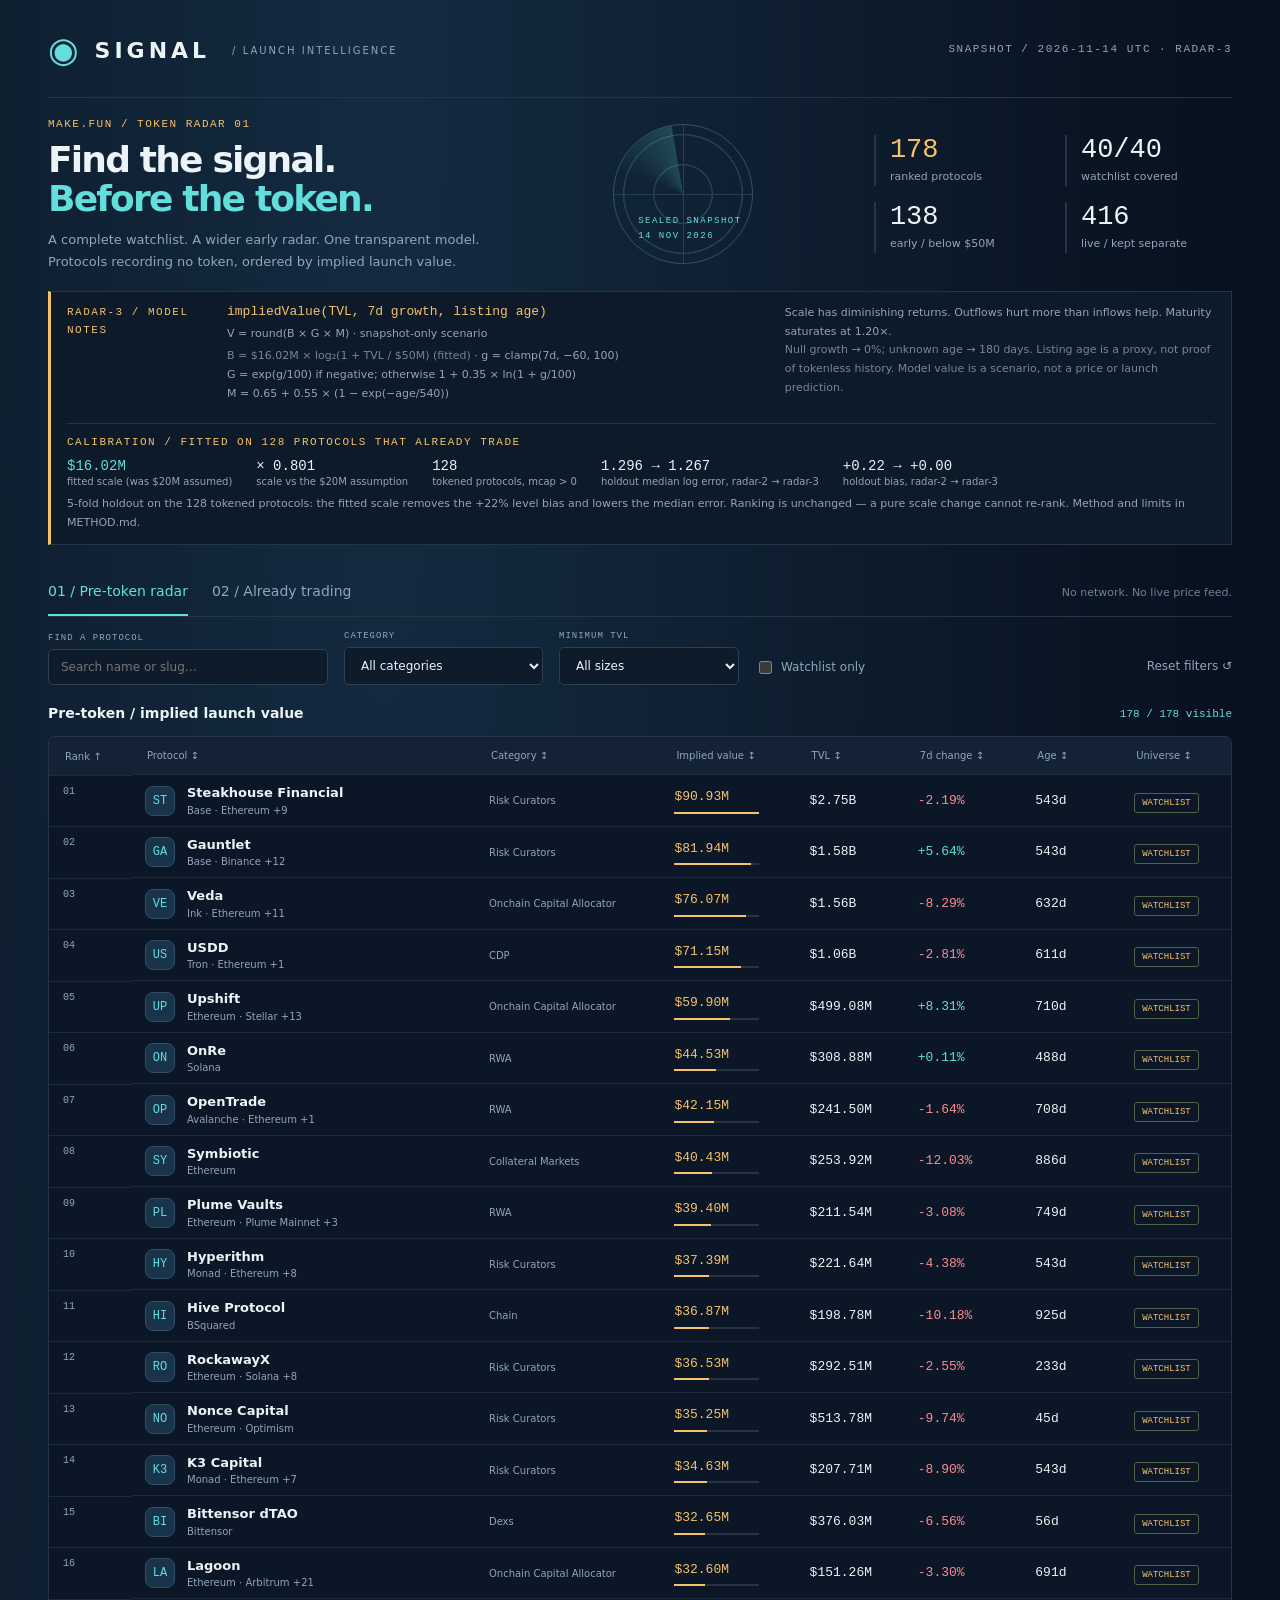
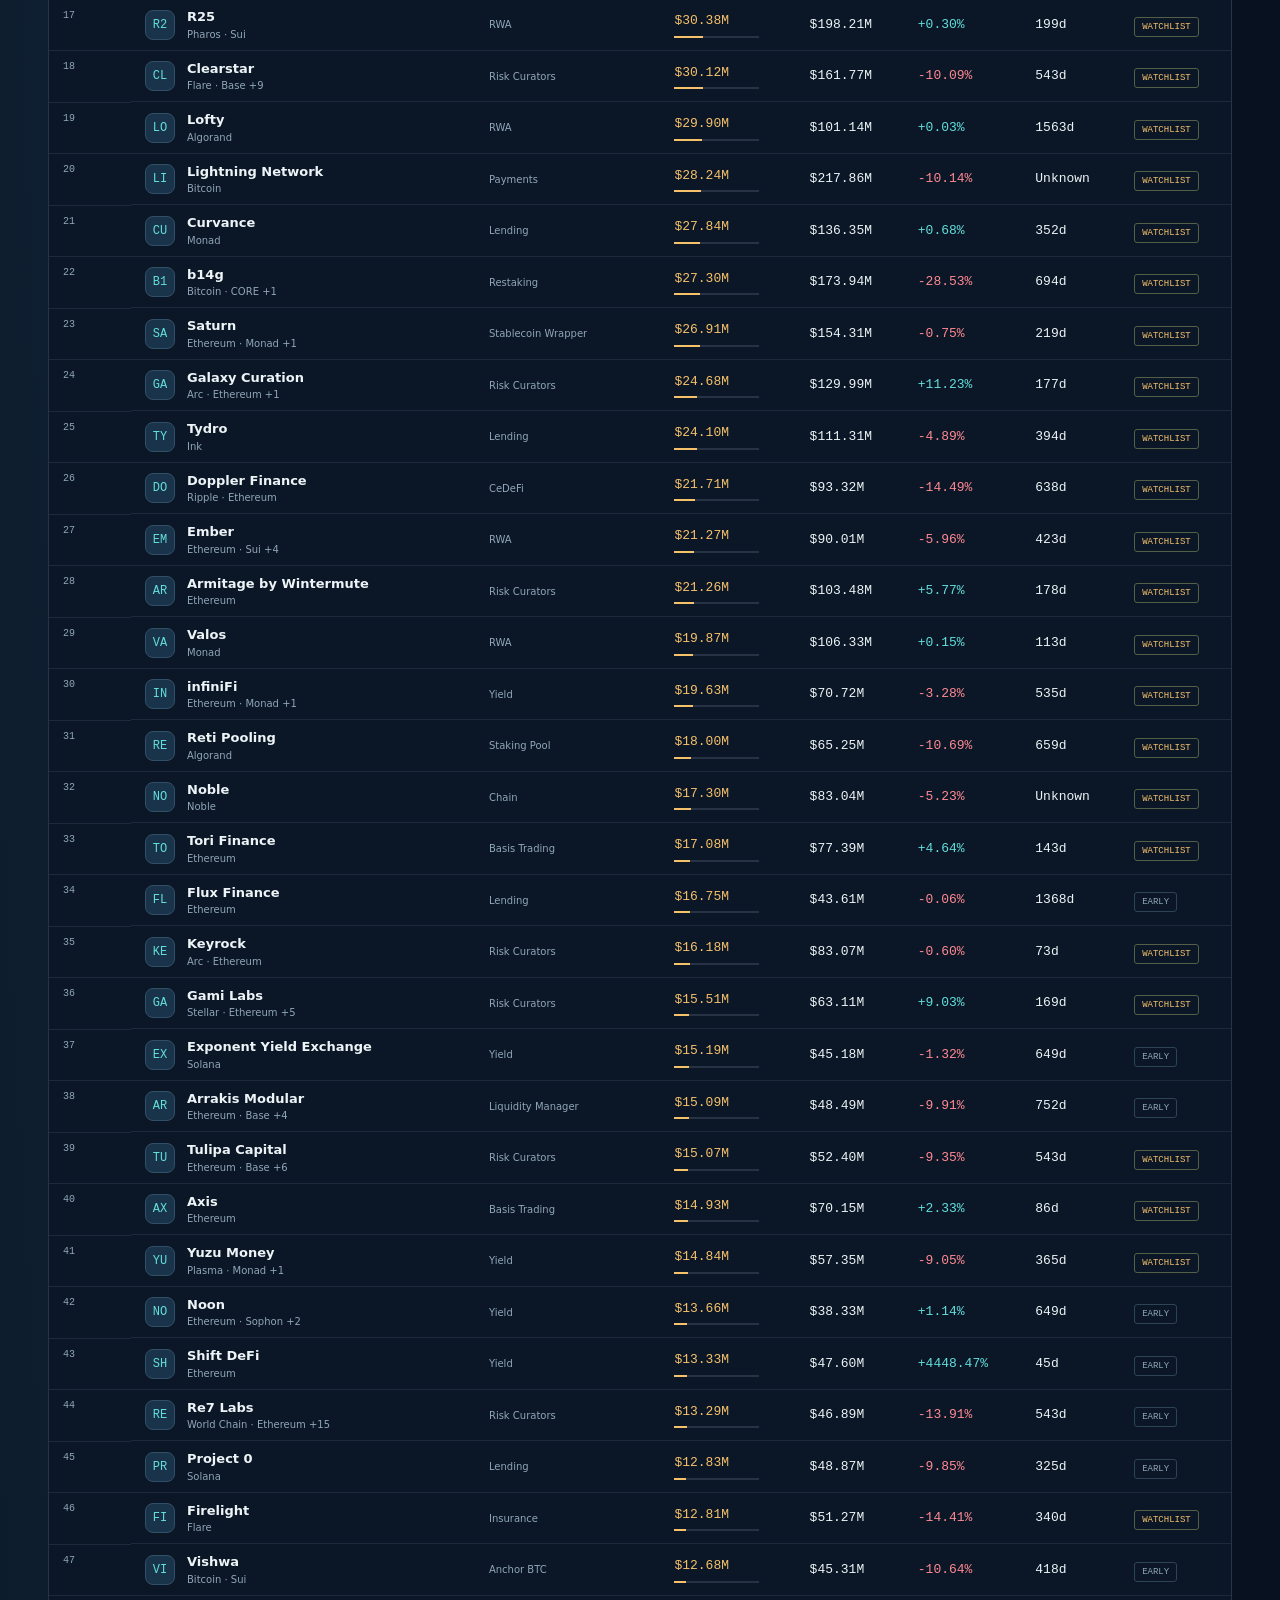
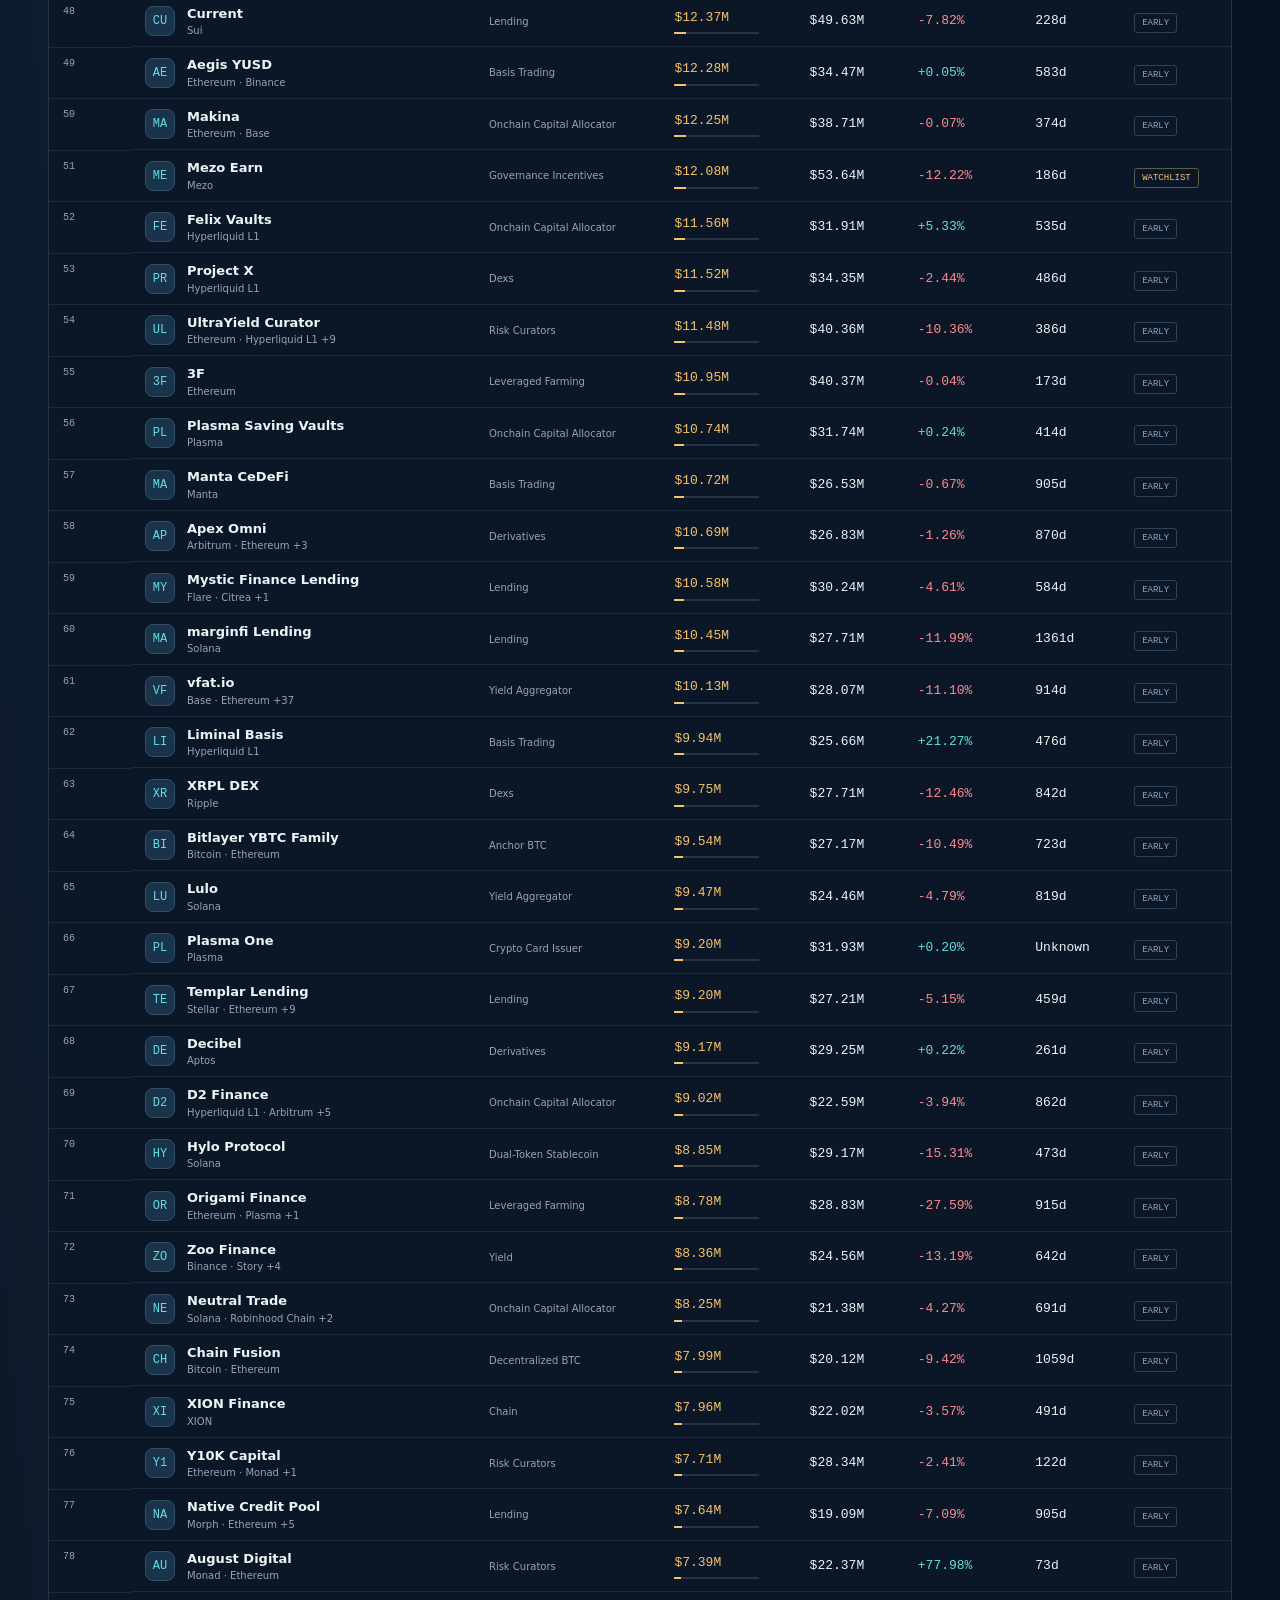
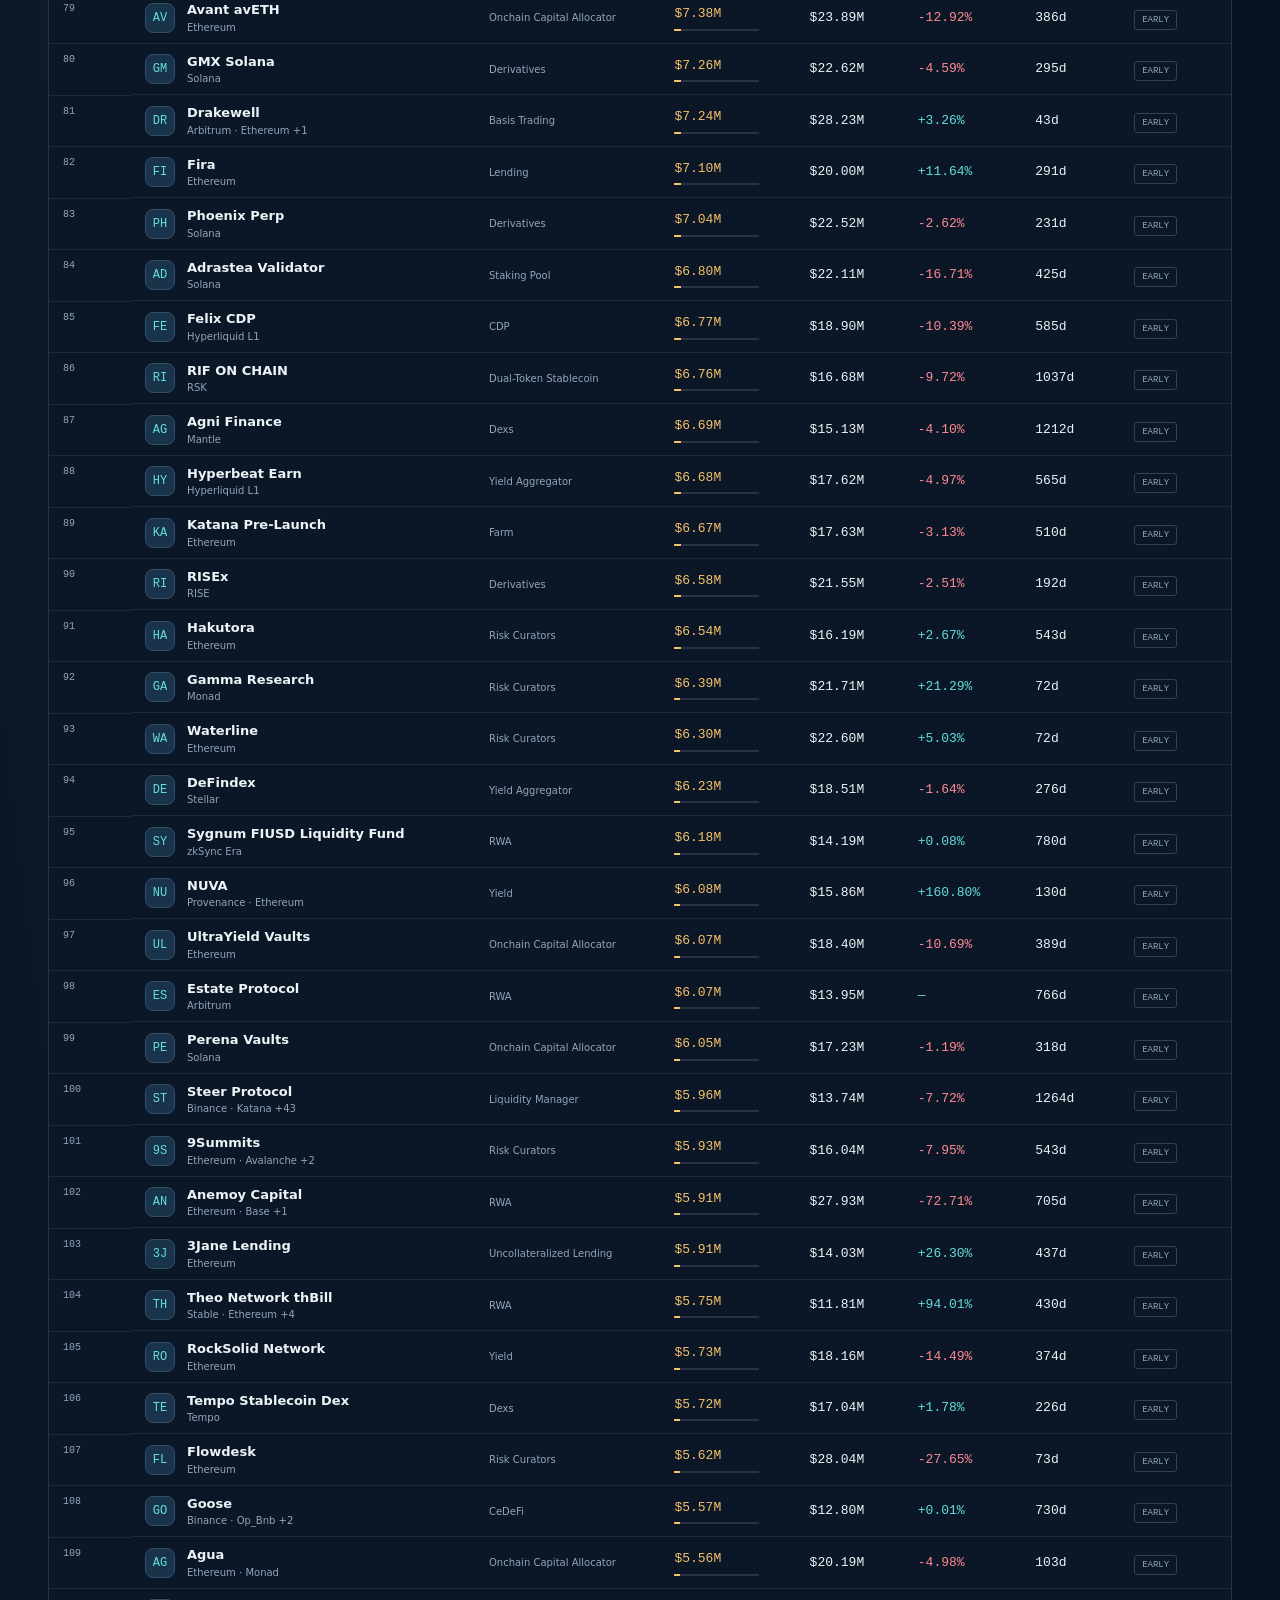
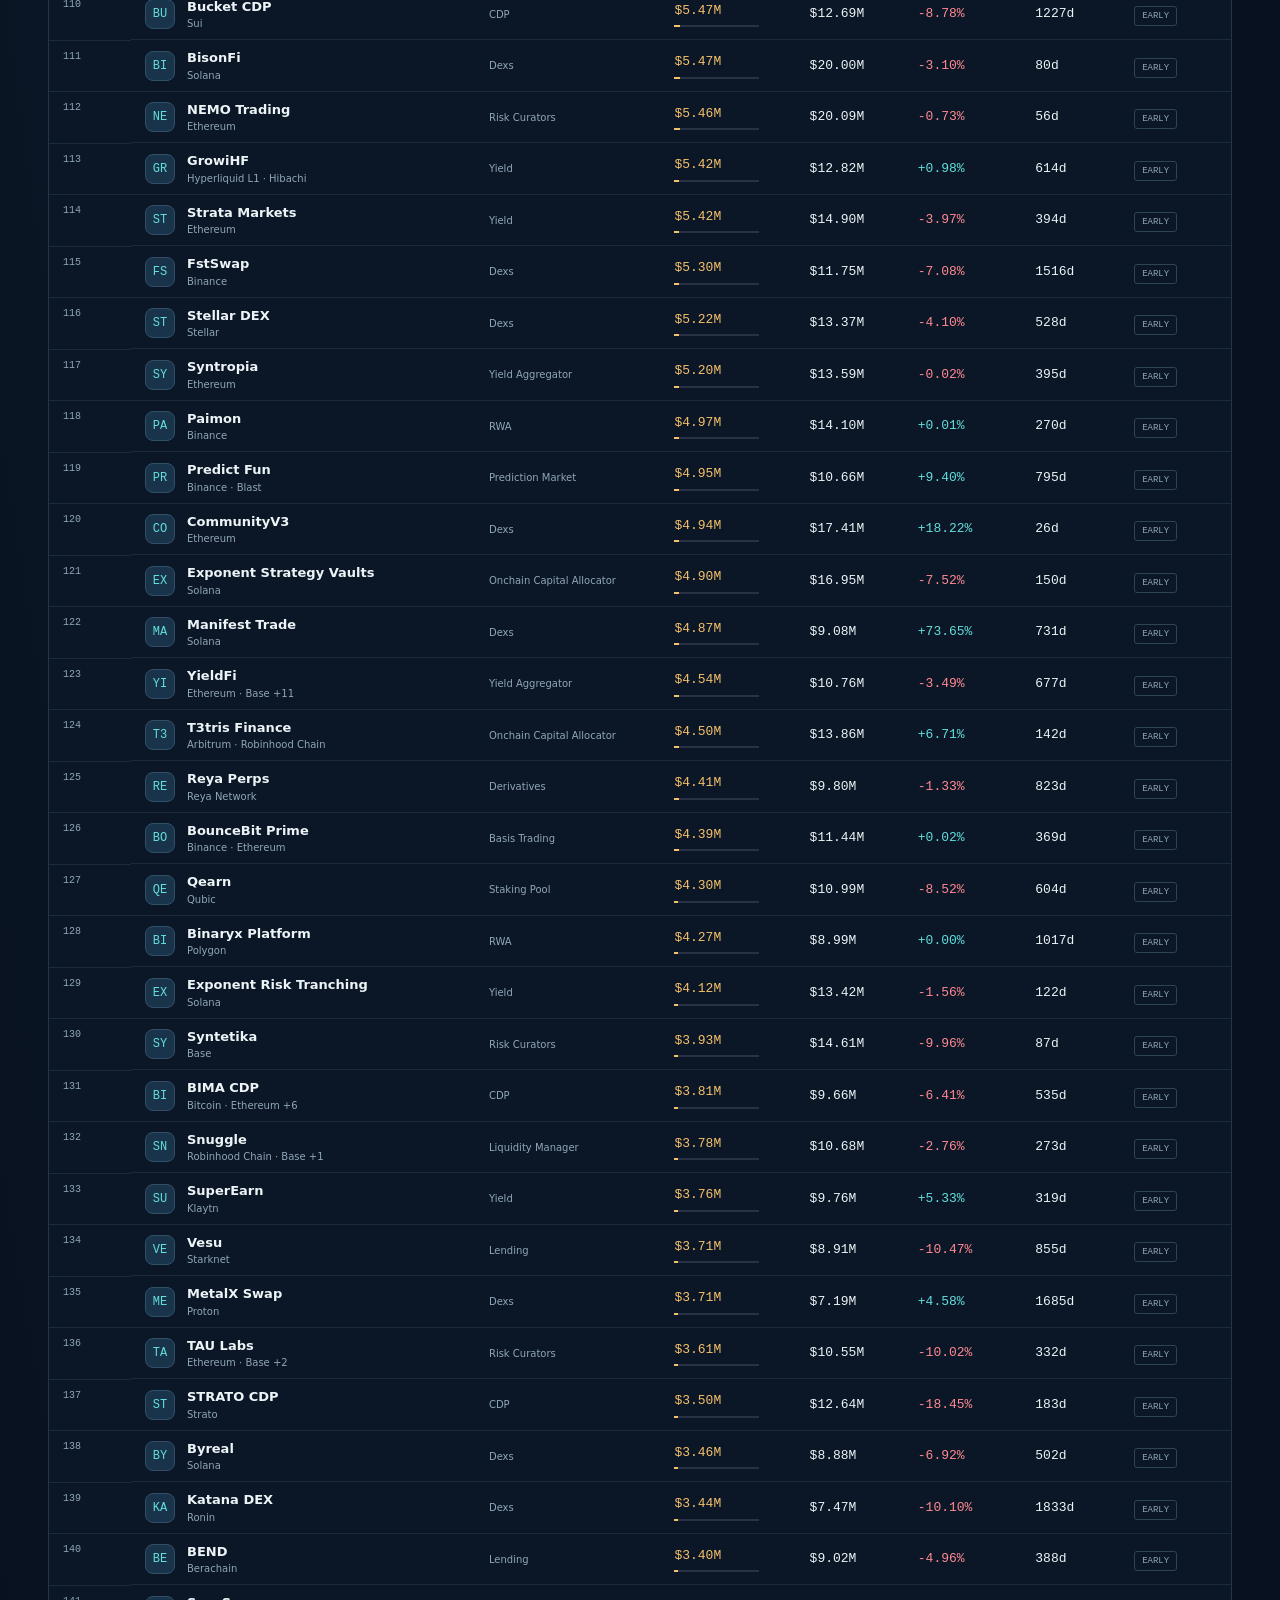
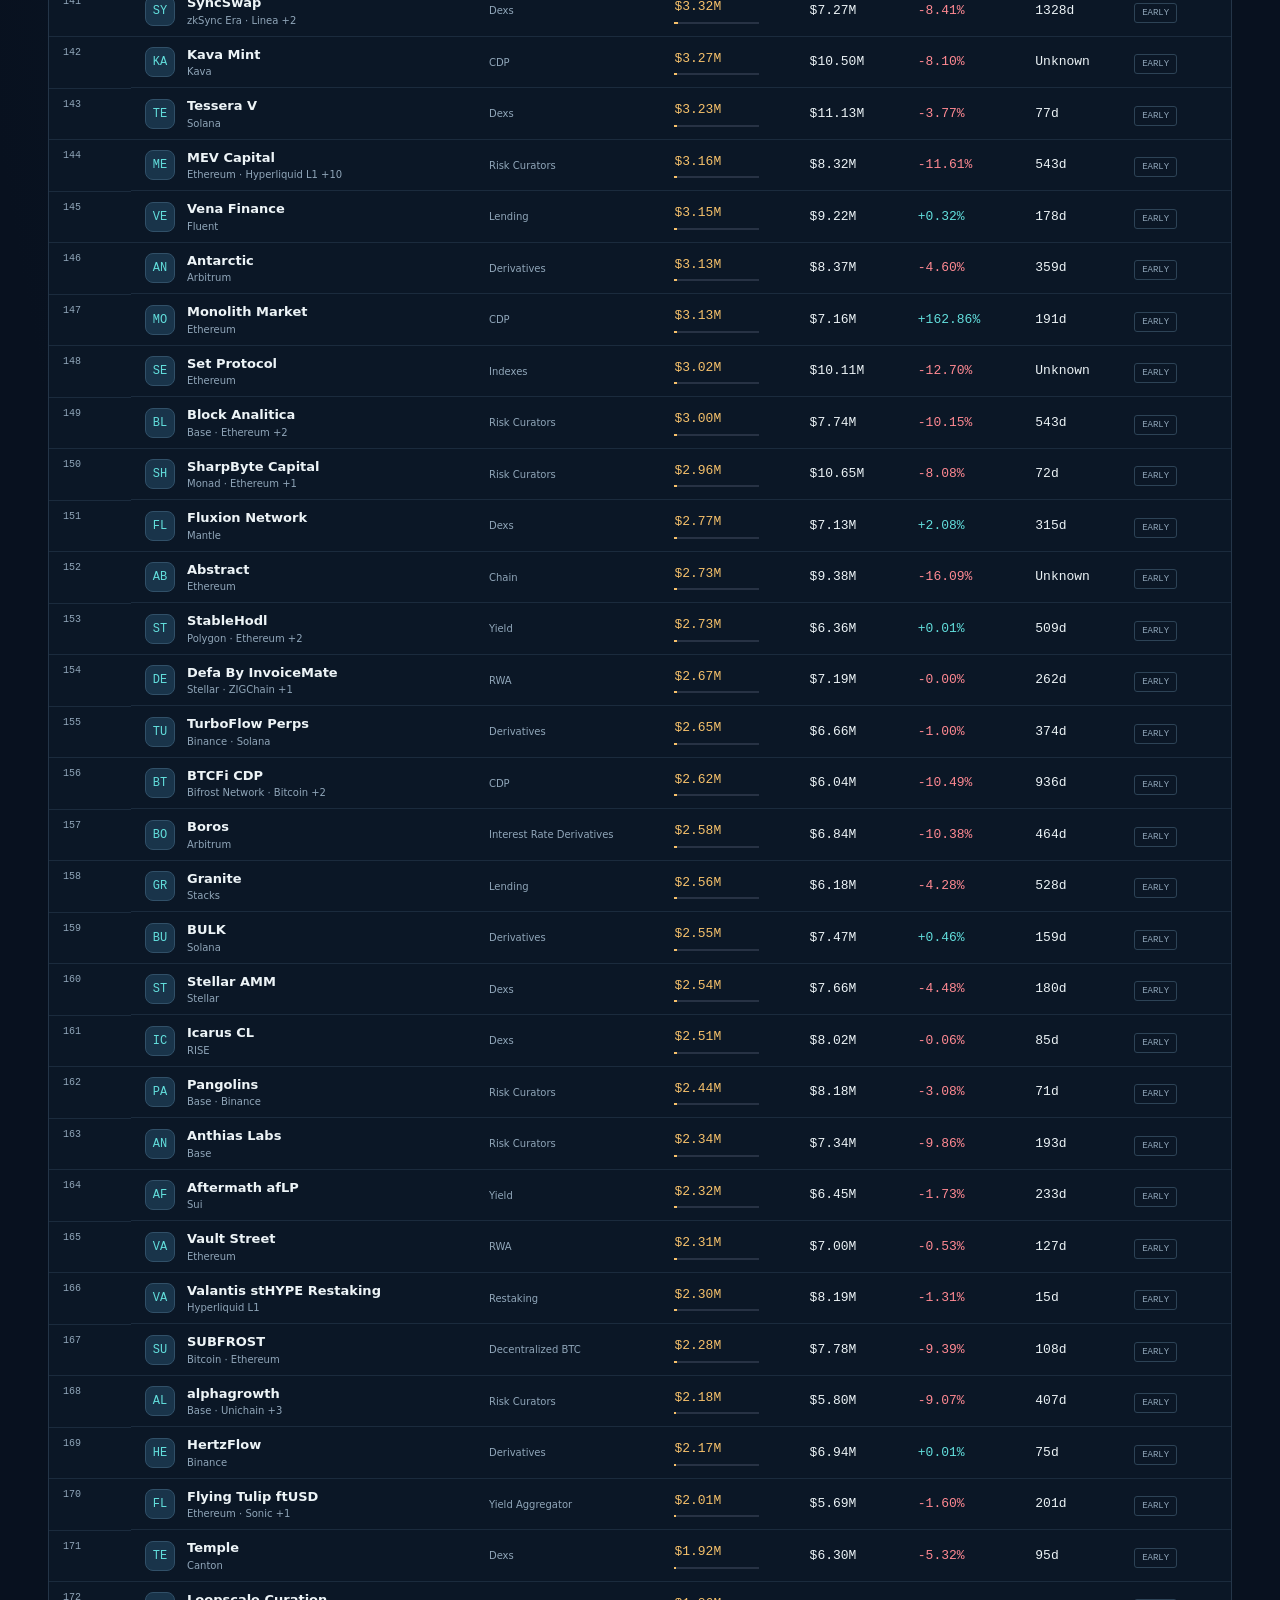
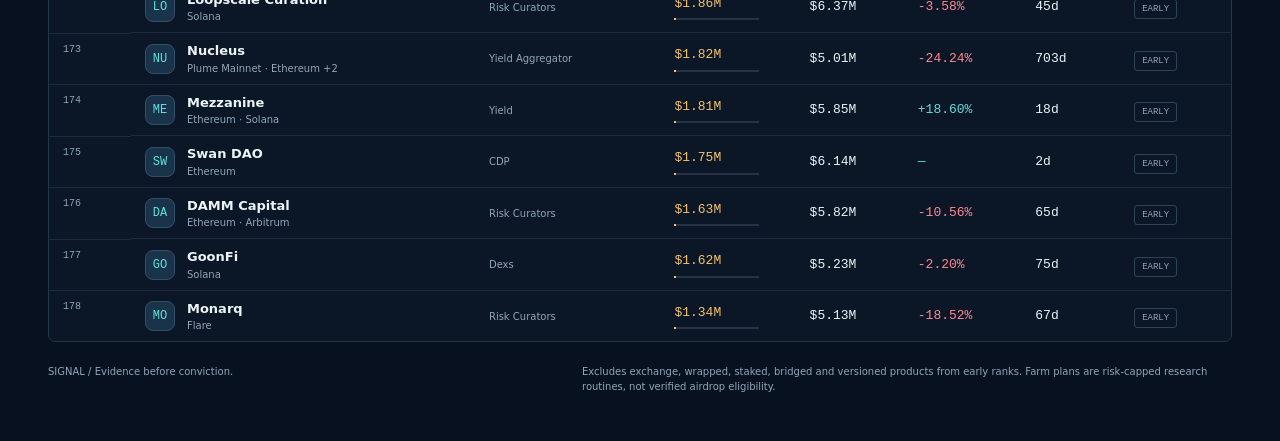
==== out/dashboard/index.html @ e7c8e8bf "radar round 3: calibrated value scale ($16,018,538 from 128 tokened protocols)" ====
<!doctype html>
<html lang="en"><head><meta charset="utf-8"><meta name="viewport" content="width=device-width,initial-scale=1"><title>Signal — launch radar</title><link rel="stylesheet" href="app.css"></head>
<body><a class="skip" href="#results">Skip to results</a><main>
<header><div class="brand"><span class="radar-mark">◉</span> SIGNAL<span class="edition">/ LAUNCH INTELLIGENCE</span></div><span id="stamp"></span></header>
<section class="hero"><div><div class="eyebrow">MAKE.FUN / TOKEN RADAR 01</div><h1>Find the signal.<br><em>Before the token.</em></h1><p>A complete watchlist. A wider early radar. One transparent model.<br>Protocols recording no token, ordered by implied launch value.</p></div><div class="scope"><div class="sweep"></div><span class="scope-label">SEALED SNAPSHOT<br>14 NOV 2026</span></div><div id="metrics"></div></section>
<section class="model"><span class="eyebrow">RADAR-3 / MODEL NOTES</span><div><b>impliedValue(TVL, 7d growth, listing age)</b><p>V = round(B × G × M) · snapshot-only scenario</p><p><span id="b-scale">B = $16.0M × log₂(1 + TVL / $50M)</span> · g = clamp(7d, −60, 100)<br>G = exp(g/100) if negative; otherwise 1 + 0.35 × ln(1 + g/100)<br>M = 0.65 + 0.55 × (1 − exp(−age/540))</p></div><p>Scale has diminishing returns. Outflows hurt more than inflows help. Maturity saturates at 1.20×.<br><span>Null growth → 0%; unknown age → 180 days. Listing age is a proxy, not proof of tokenless history. Model value is a scenario, not a price or launch prediction.</span></p><div id="calibration" class="calib"></div></section>
<nav><button id="pre" class="active">01 / Pre-token radar</button><button id="live">02 / Already trading</button><span>No network. No live price feed.</span></nav>
<section class="controls"><label>FIND A PROTOCOL<input id="search" type="search" placeholder="Search name or slug…"></label><label>CATEGORY<select id="category"><option value="">All categories</option></select></label><label>MINIMUM TVL<select id="minimum"><option value="0">All sizes</option><option value="10000000">$10M+</option><option value="50000000">$50M+</option><option value="100000000">$100M+</option></select></label><label class="check"><input id="watch" type="checkbox"> Watchlist only</label><button id="reset">Reset filters ↺</button></section>
<div class="result-line"><h2 id="view-title">Pre-token / implied launch value</h2><span id="count" aria-live="polite"></span></div>
<section id="results"><table><thead id="columns"></thead><tbody id="rows"></tbody></table><p id="empty" hidden>No matches. Reset filters to scan the full universe.</p></section>
<footer><span>SIGNAL / Evidence before conviction.</span><span>Excludes exchange, wrapped, staked, bridged and versioned products from early ranks. Farm plans are risk-capped research routines, not verified airdrop eligibility.</span></footer>
</main><dialog id="detail" aria-labelledby="detail-title"></dialog><script src="../data.js"></script><script src="app.js"></script></body></html>
---- out/dashboard/app.css ----
:root{color-scheme:dark;--bg:#08111f;--panel:#0d1b2b;--line:#243548;--text:#edf4f7;--muted:#90a6b9;--cyan:#62dedc;--amber:#f6c16b;--red:#ff8992;font:14px/1.5 system-ui,sans-serif}*{box-sizing:border-box}body{margin:0;background:radial-gradient(ellipse at 30% 0,#142b40,transparent 65%),var(--bg);color:var(--text)}main{max-width:1440px;margin:auto;padding:24px 48px}header{display:flex;justify-content:space-between;align-items:center;border-bottom:1px solid var(--line);padding-bottom:20px}.brand{font-size:22px;font-weight:800;letter-spacing:4px;display:flex;align-items:center;gap:12px}.radar-mark{font-size:35px;color:var(--cyan)}.edition{font-size:10px;letter-spacing:2px;color:var(--muted);font-weight:500;margin-left:10px}#stamp,.eyebrow,.scope-label{font:11px/1.6 ui-monospace,monospace;letter-spacing:1.5px;color:var(--muted)}.hero{display:grid;grid-template-columns:1.5fr .65fr 1fr;align-items:center;gap:36px;padding:30px 0}.eyebrow{color:var(--amber)}h1{font-size:44px;line-height:1.08;letter-spacing:-1.8px;margin:12px 0 16px;font-weight:650}h1 em{font-style:normal;color:var(--cyan)}p{margin:0;color:var(--muted)}.hero p{font-size:13px;line-height:1.7}.scope{height:180px;width:180px;border:1px solid #315366;border-radius:50%;position:relative;background:repeating-radial-gradient(circle,transparent 0 28px,#244151 29px 30px);overflow:hidden}.scope:before,.scope:after{content:'';position:absolute;background:#244151}.scope:before{height:100%;width:1px;left:50%}.scope:after{width:100%;height:1px;top:50%}.sweep{position:absolute;inset:0;background:conic-gradient(from 40deg,transparent 0 250deg,#62dedc35 310deg,transparent 311deg)}.scope-label{position:absolute;bottom:27px;left:40px;font-size:9px;color:var(--cyan)}#metrics{display:grid;grid-template-columns:1fr 1fr;gap:16px 24px}.metric{border-left:2px solid var(--line);padding-left:14px}.metric b{font:30px ui-monospace,monospace;color:var(--text);display:block}.metric:first-child b{color:var(--amber)}.metric span{font-size:11px;color:var(--muted)}.model{background:#0c1a29;border:1px solid var(--line);border-left:3px solid var(--amber);padding:16px 20px;display:grid;grid-template-columns:140px 1.25fr 1fr;gap:20px;font-size:11px}.model b{font:13px ui-monospace,monospace;color:var(--amber)}.model p{margin-top:4px;line-height:1.7}.model>p{margin:0}.model span:not(.eyebrow){color:#71889d}.calib{grid-column:1/-1;border-top:1px solid var(--line);padding-top:10px}.calib .chips{display:flex;flex-wrap:wrap;gap:6px 24px;margin-top:6px}.calib .chips b{font:14px ui-monospace,monospace;color:var(--text);display:block}.calib .chips b.hl{color:var(--cyan)}.calib .chips span{font-size:10px;color:var(--muted);display:block}.calib p{margin-top:6px}nav{display:flex;gap:24px;align-items:center;margin-top:24px;border-bottom:1px solid var(--line)}button,input,select{font:inherit;color:inherit}button{cursor:pointer}nav button{background:none;border:0;padding:12px 0;color:var(--muted);border-bottom:2px solid transparent}nav button.active{color:var(--cyan);border-color:var(--cyan)}nav>span{margin-left:auto;color:#6b8298;font-size:11px}.controls{display:flex;gap:16px;align-items:end;padding:20px 0}.controls label{display:grid;gap:6px;font:9px ui-monospace,monospace;letter-spacing:1px;color:var(--muted)}input[type=search],select{background:#0d1b2b;border:1px solid #2b4055;border-radius:5px;padding:10px 12px;font:12px system-ui;min-width:180px;color:var(--text)}input[type=search]{width:280px}.controls .check{display:flex;align-items:center;align-self:center;margin-top:18px;font:12px system-ui;letter-spacing:0;gap:6px}input[type=checkbox]{accent-color:var(--cyan)}#reset{background:none;border:0;color:var(--muted);font-size:12px;margin-left:auto;padding:10px 0}.result-line{display:flex;justify-content:space-between;align-items:center;padding:4px 0 12px}h2{font-size:14px;font-weight:600;margin:0}#count{font:11px ui-monospace,monospace;color:var(--cyan)}#results{border:1px solid var(--line);border-radius:7px;overflow:auto;background:#0b1726}table{width:100%;border-collapse:collapse}th{text-align:left;font-size:10px;color:var(--muted);font-weight:500;background:#132235;padding:11px 16px;white-space:nowrap}th button{border:0;background:none;color:inherit;font:inherit;padding:0}td{padding:13px 16px;border-top:1px solid #1b2b3d;font-size:13px}.num{font-family:ui-monospace,monospace;font-variant-numeric:tabular-nums}.value{color:var(--amber)}.pos{color:var(--cyan)}.neg{color:var(--red)}.protocol{display:flex;gap:12px;align-items:center}.avatar{display:grid;place-items:center;width:30px;height:30px;background:#19344a;border:1px solid #315068;border-radius:8px;color:var(--cyan);font:12px ui-monospace,monospace}.protocol b{display:block;font-weight:600}.sub{font-size:10px;color:var(--muted);display:block}.badge{font:9px ui-monospace,monospace;padding:4px 7px;border:1px solid #536047;color:var(--amber);border-radius:3px}.early{color:var(--muted);border-color:#2d4356}tbody tr{cursor:pointer}tbody tr:hover{background:#142a3e}tbody tr:focus-visible{outline:2px solid var(--cyan);outline-offset:-2px}.bar{display:block;height:2px;width:85px;background:#273244;margin-top:5px}.bar i{display:block;height:100%;background:var(--amber)}footer{display:flex;justify-content:space-between;gap:60px;padding:22px 0;font-size:10px;color:var(--muted)}footer span:last-child{max-width:650px}#empty{padding:40px;text-align:center}dialog{width:min(1160px,96vw);max-height:94vh;border:1px solid #426073;border-radius:12px;background:#0b1827;color:var(--text);padding:28px;box-shadow:0 30px 120px #0009}dialog::backdrop{background:#020813c9;backdrop-filter:blur(3px)}.detail-head{display:flex;justify-content:space-between;align-items:start;border-bottom:1px solid var(--line);padding-bottom:18px}.detail-head h2{font-size:30px;margin:6px 0}.close{background:#1b3045;border:1px solid #375167;padding:8px 14px;border-radius:5px}.detail-grid{display:grid;grid-template-columns:.8fr 1.25fr;gap:28px;margin-top:22px}.detail-value{font:36px ui-monospace,monospace;color:var(--amber);margin:10px 0}.facts{display:grid;grid-template-columns:1fr 1fr;gap:14px;margin:20px 0}.facts span{display:block;color:var(--muted);font-size:10px}.facts b{font:14px ui-monospace,monospace}.arithmetic{background:#142538;border:1px solid var(--line);border-radius:6px;padding:16px;font:12px/1.8 ui-monospace,monospace}.arithmetic div{display:flex;justify-content:space-between;gap:10px}.arithmetic span{color:var(--muted)}.note{font-size:11px;line-height:1.7;margin-top:14px}.steps{list-style:none;padding:0;margin:12px 0 0;display:grid;gap:10px}.steps li{font-size:12px;line-height:1.6;border-bottom:1px solid var(--line);padding-bottom:10px}.steps strong{color:var(--cyan);font:11px ui-monospace,monospace}.steps small{display:block;color:var(--muted);font-size:10px;margin-top:3px}:focus-visible{outline:2px solid var(--cyan);outline-offset:3px}.skip{position:absolute;top:-50px}.skip:focus{top:0;background:var(--bg);padding:10px;z-index:9}@media(max-width:1000px){main{padding:20px}.hero{grid-template-columns:1fr 1fr}.scope{display:none}.model{grid-template-columns:1fr 2fr}.model>p{grid-column:1/-1}.controls{flex-wrap:wrap}.detail-grid{grid-template-columns:1fr}.edition{display:none}}@media(max-width:600px){.hero{grid-template-columns:1fr}h1{font-size:36px}.model{display:block}.model>*{margin-bottom:10px}nav>span{display:none}td,th{padding:12px 10px}}

/* Dense research board; retain the navy / cyan / amber hierarchy. */
.hero{padding:18px 0;gap:28px}h1{font-size:36px;margin:8px 0 10px}.scope{width:140px;height:140px}.scope-label{left:24px;bottom:20px}.metric b{font-size:27px}td{padding:8px 14px}.controls{padding:14px 0}.model{padding:12px 16px}.steps{gap:7px}.steps li{font-size:11px;line-height:1.45;padding-bottom:7px}
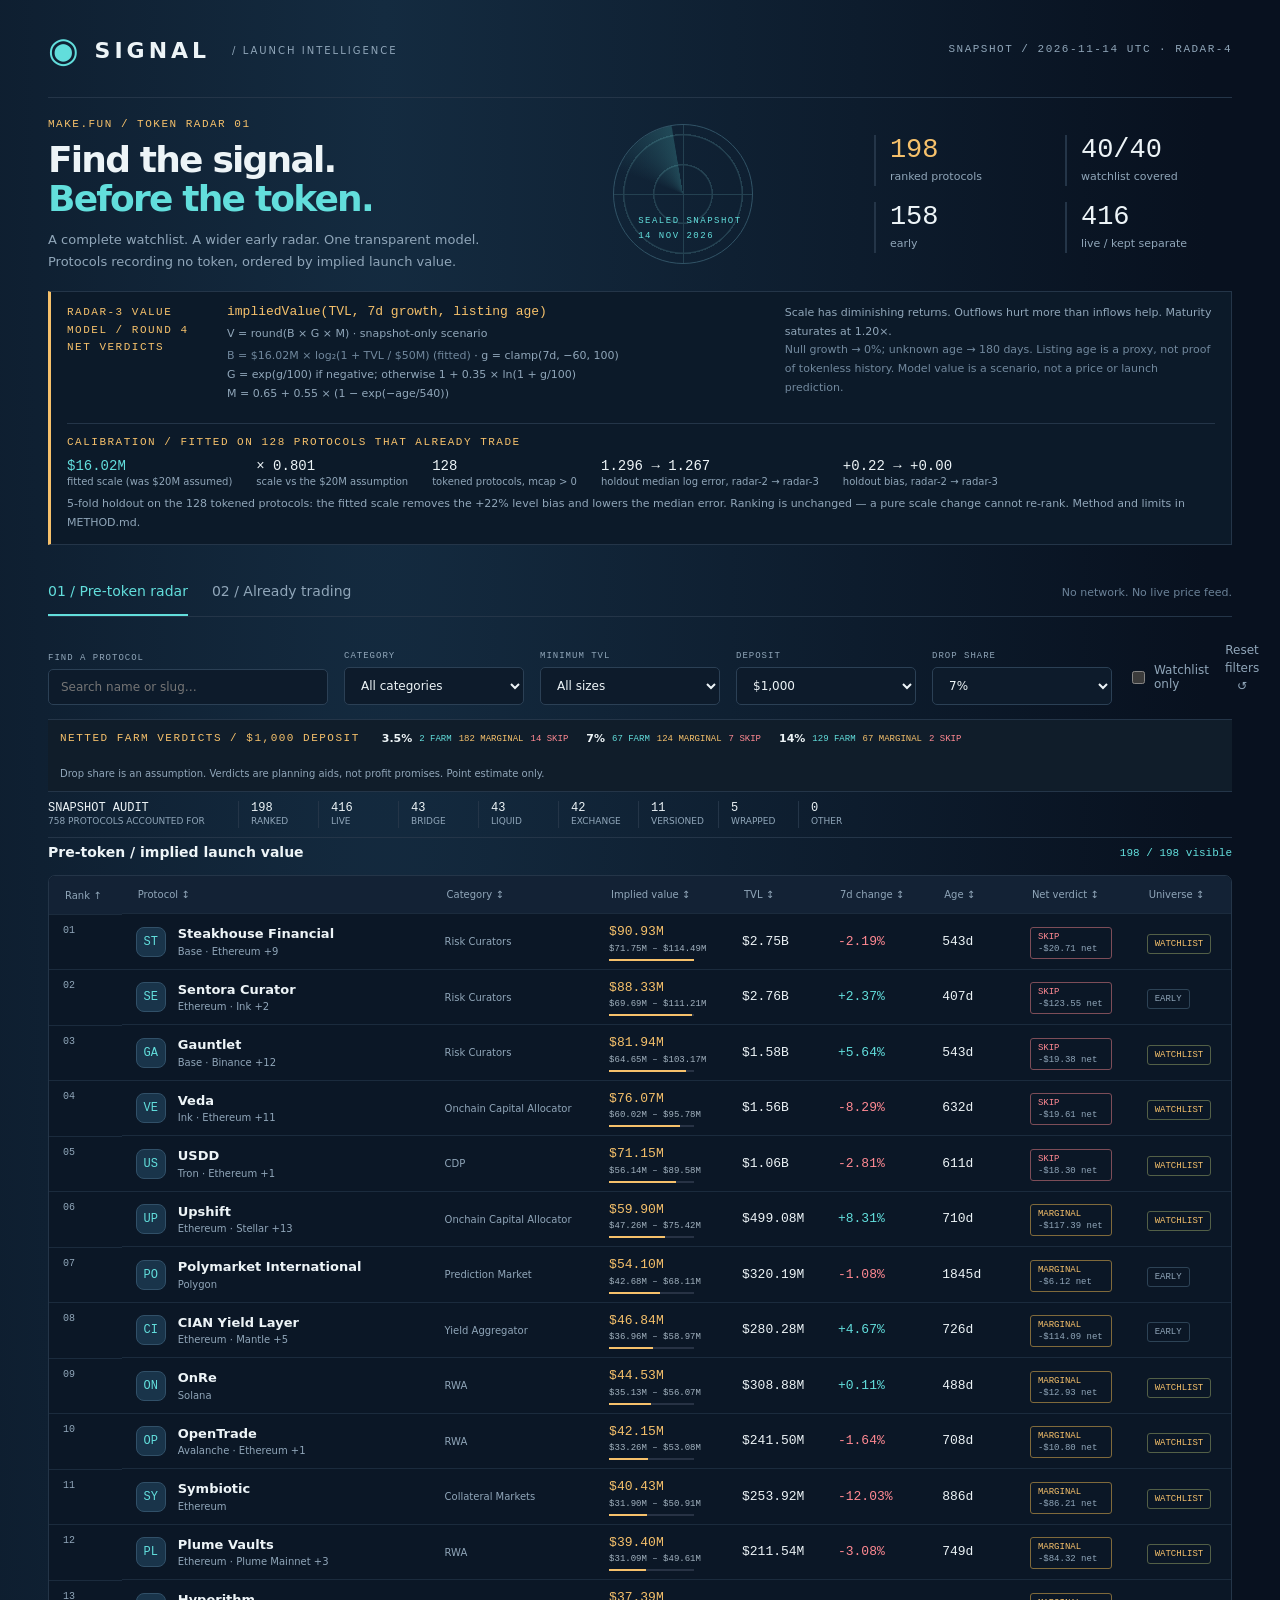
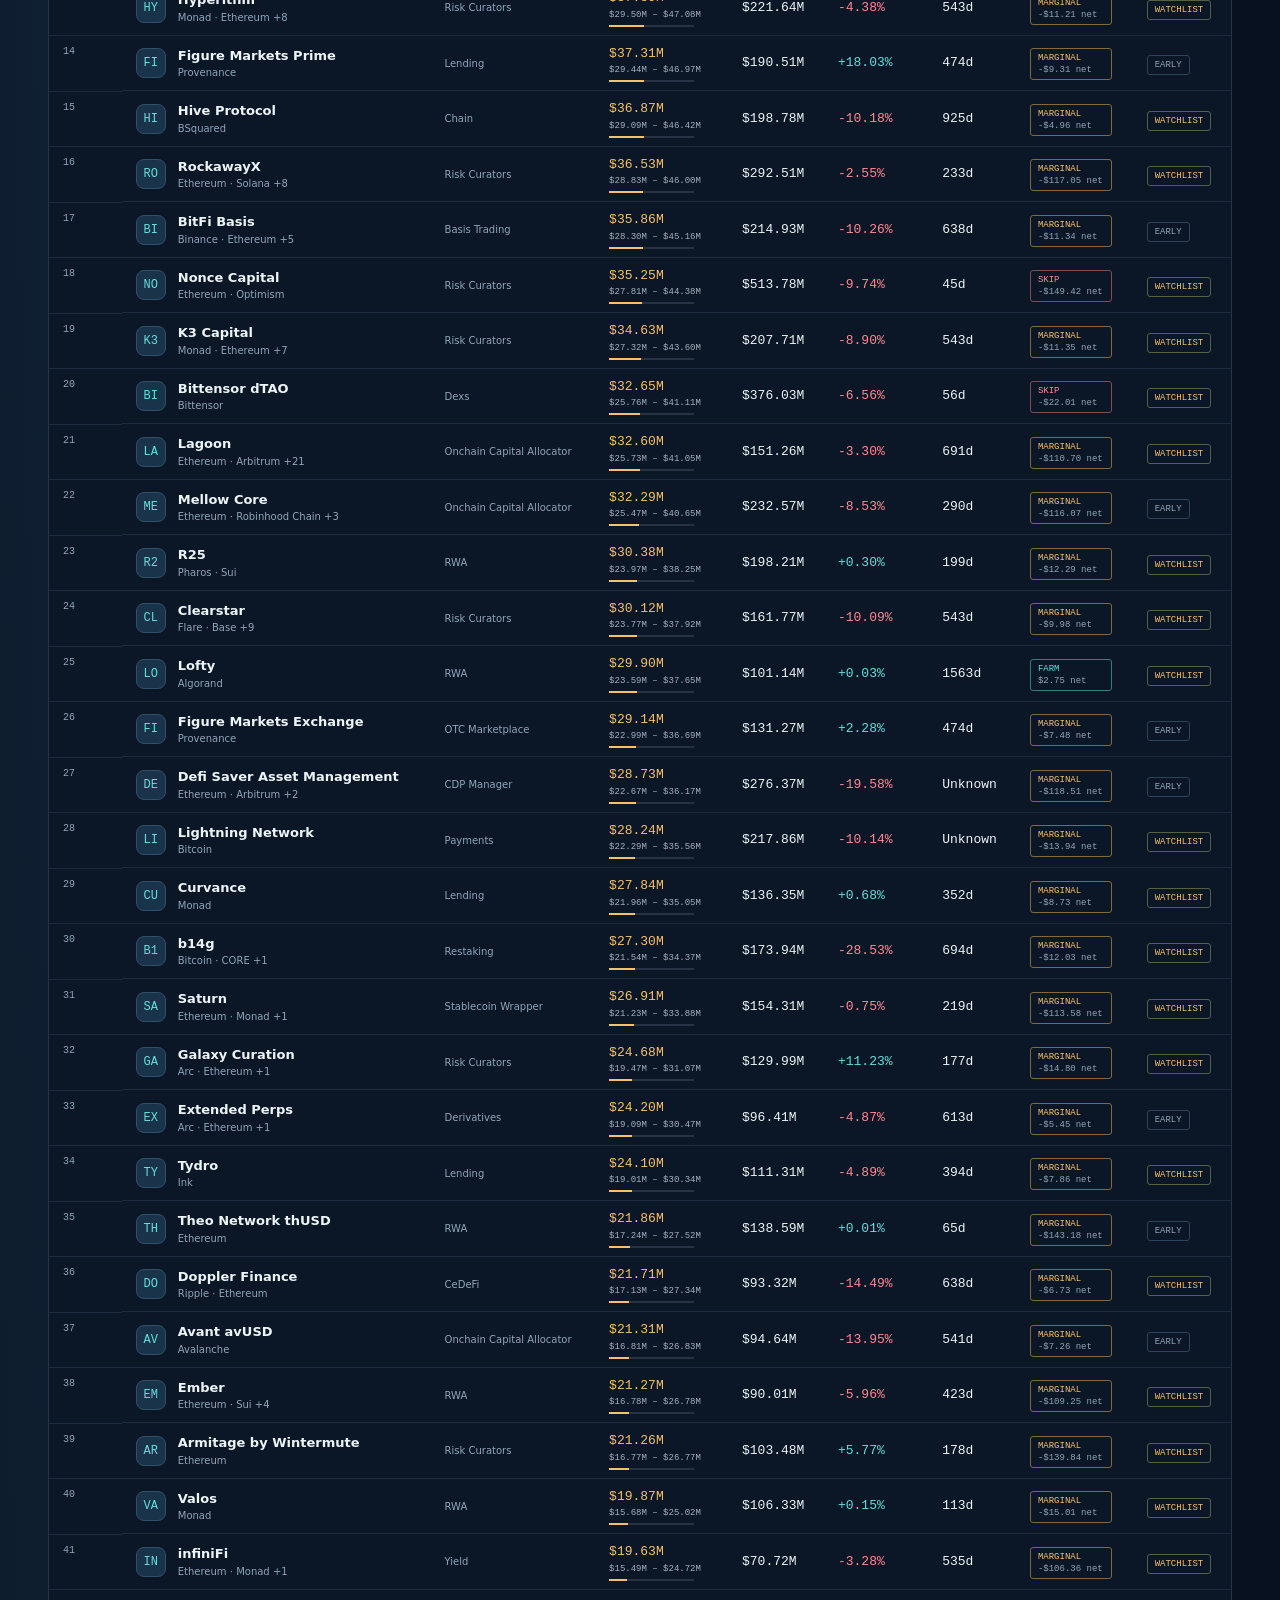
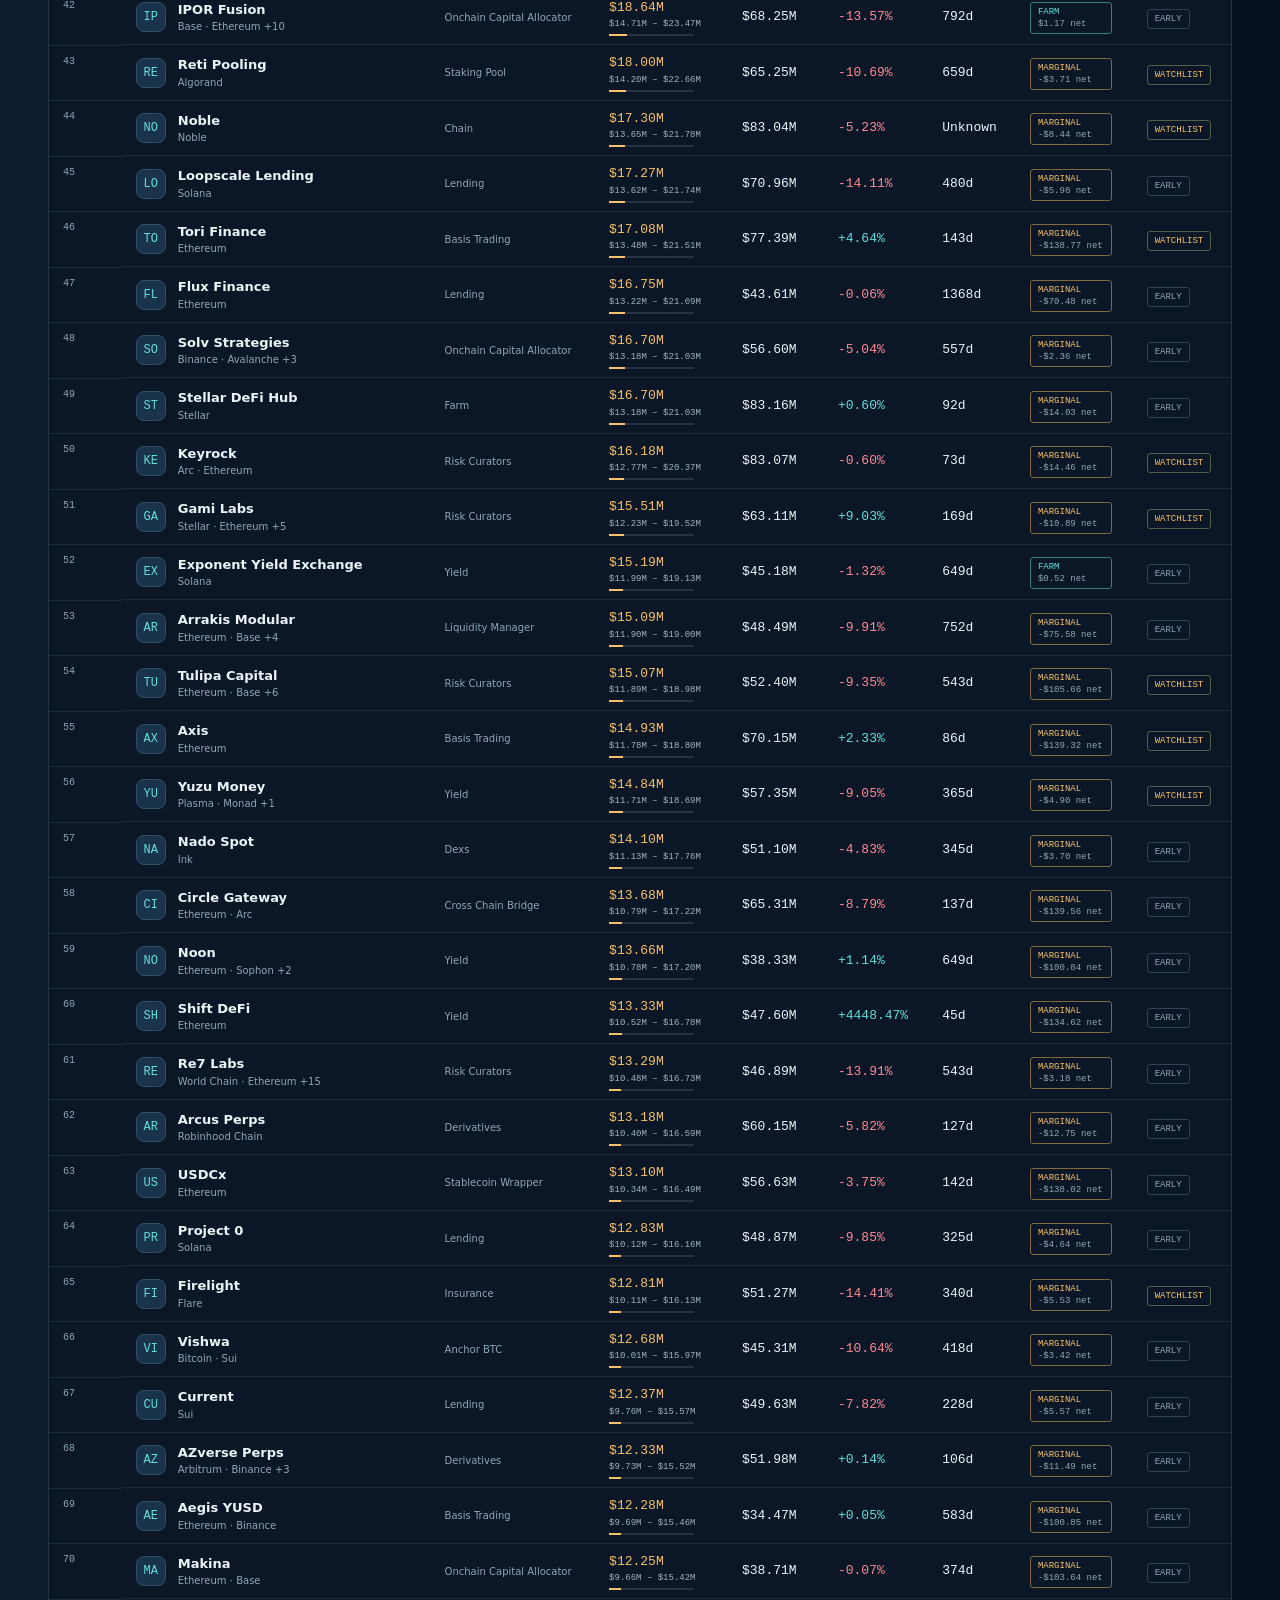
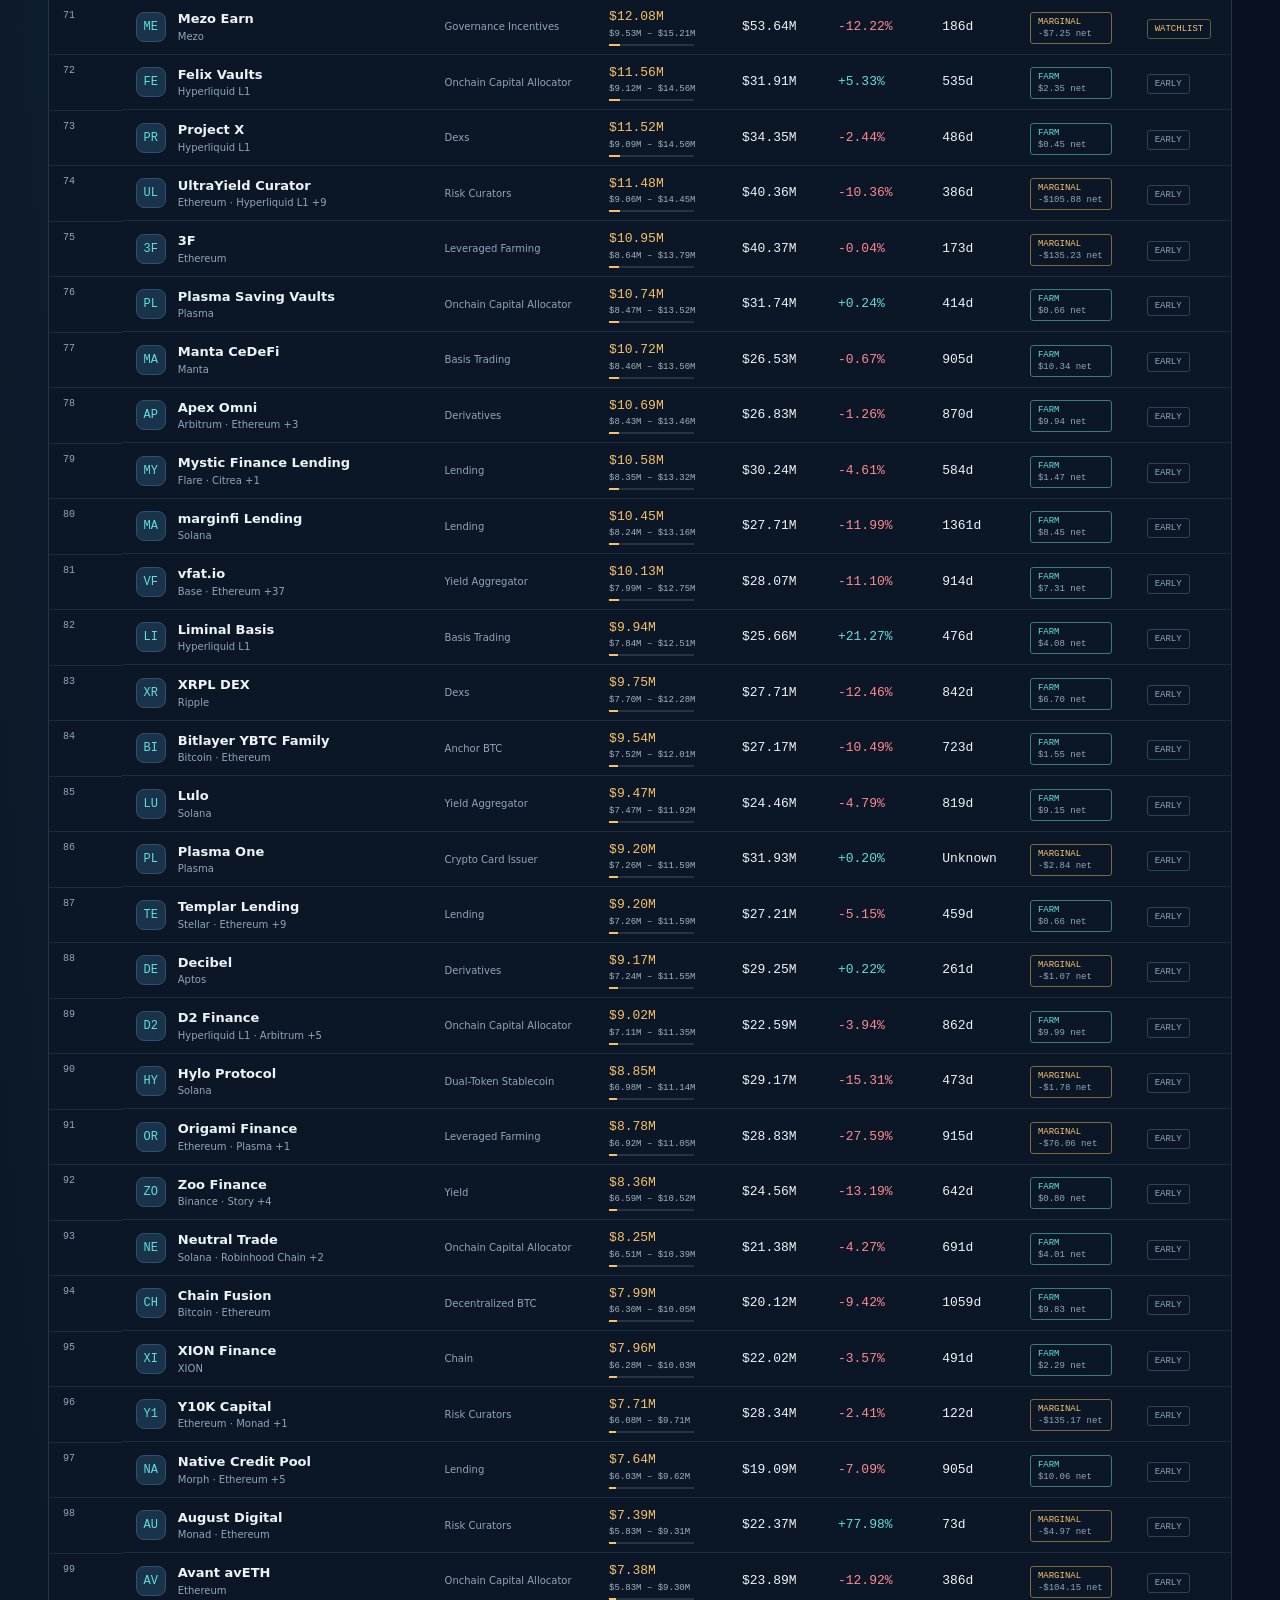
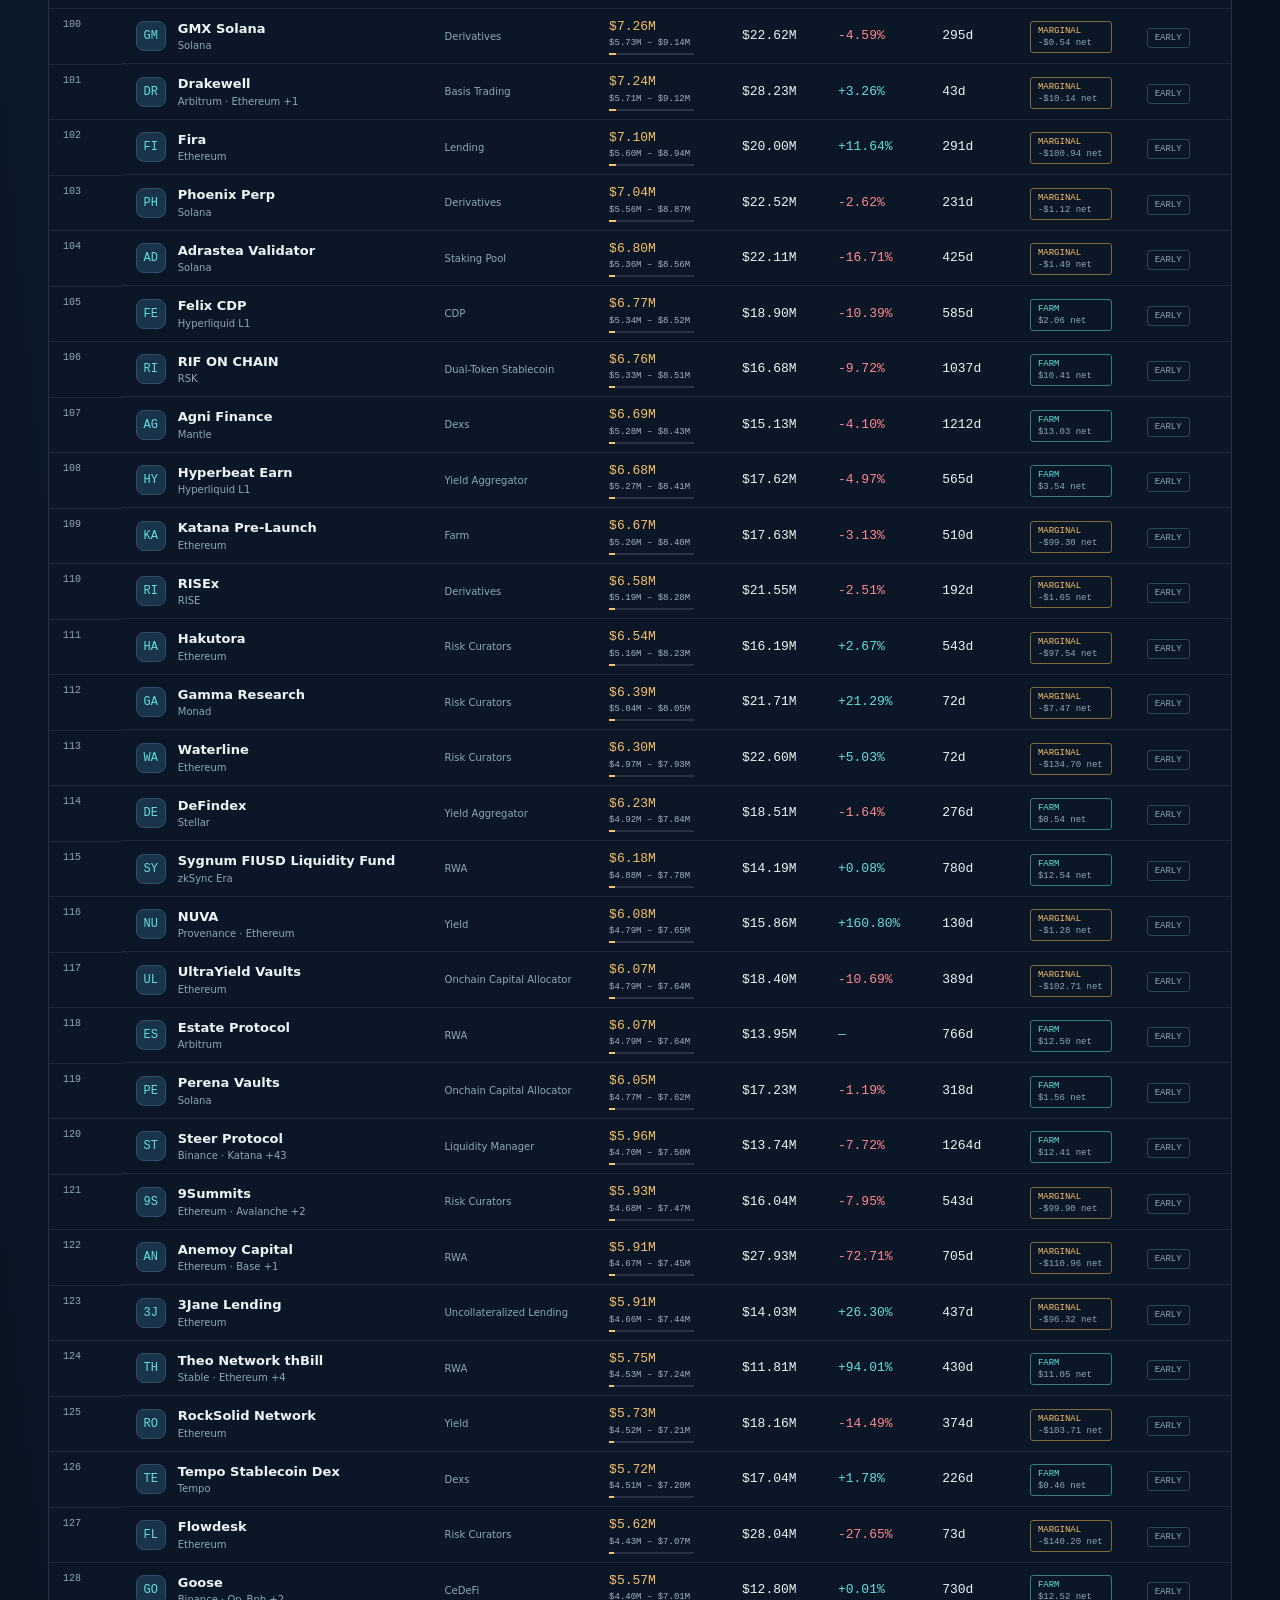
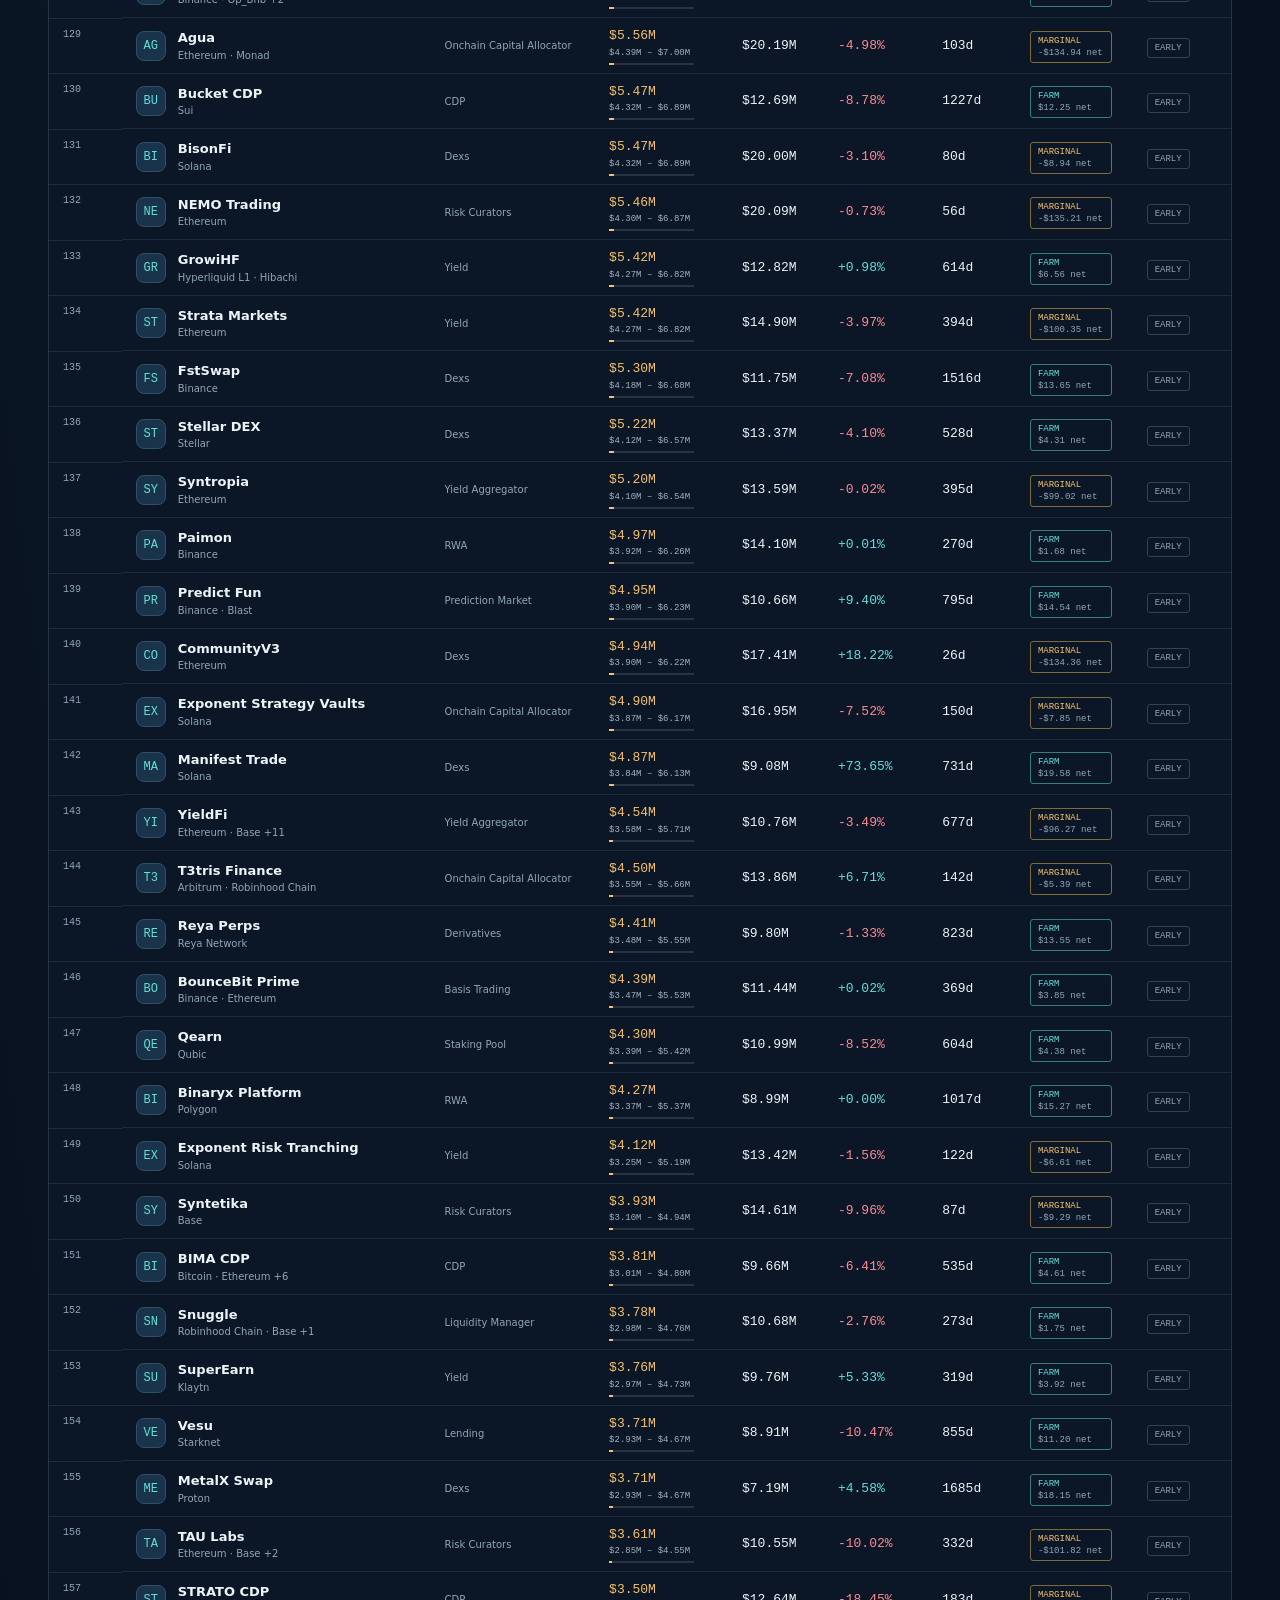
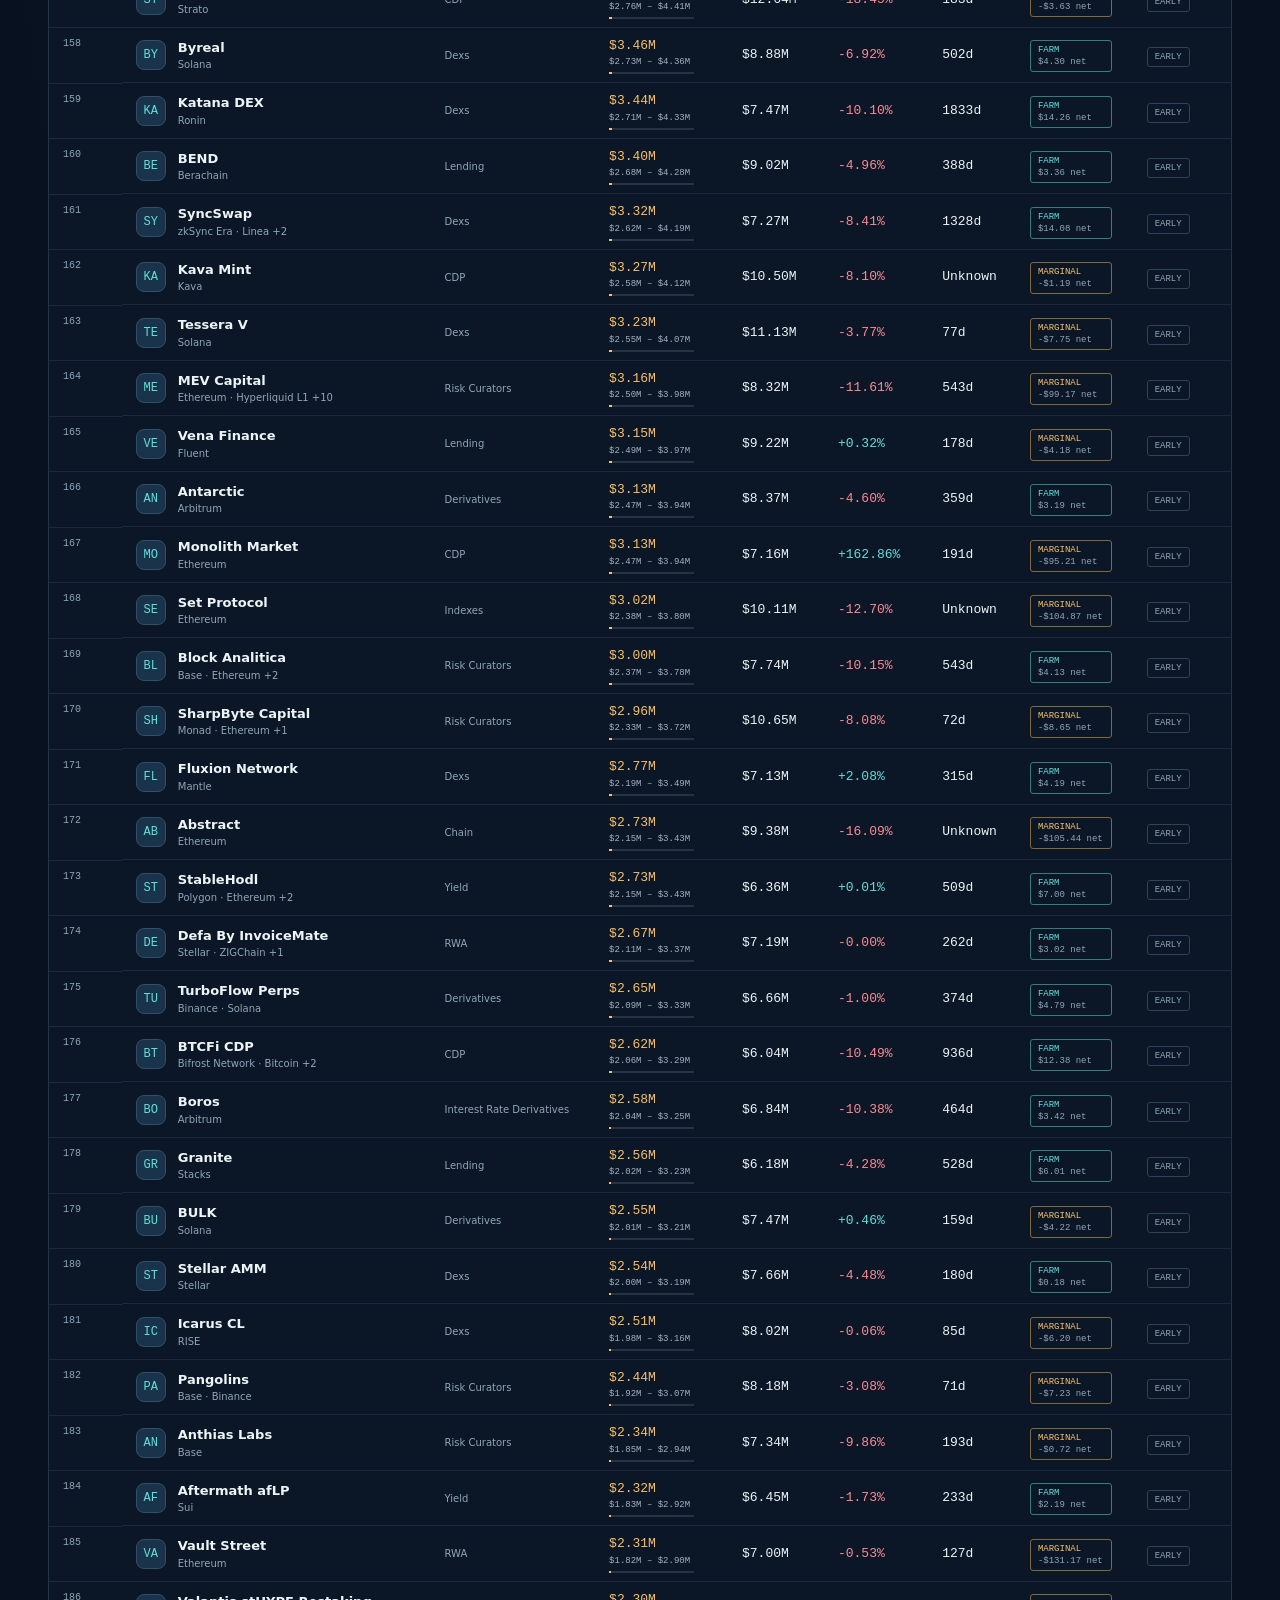
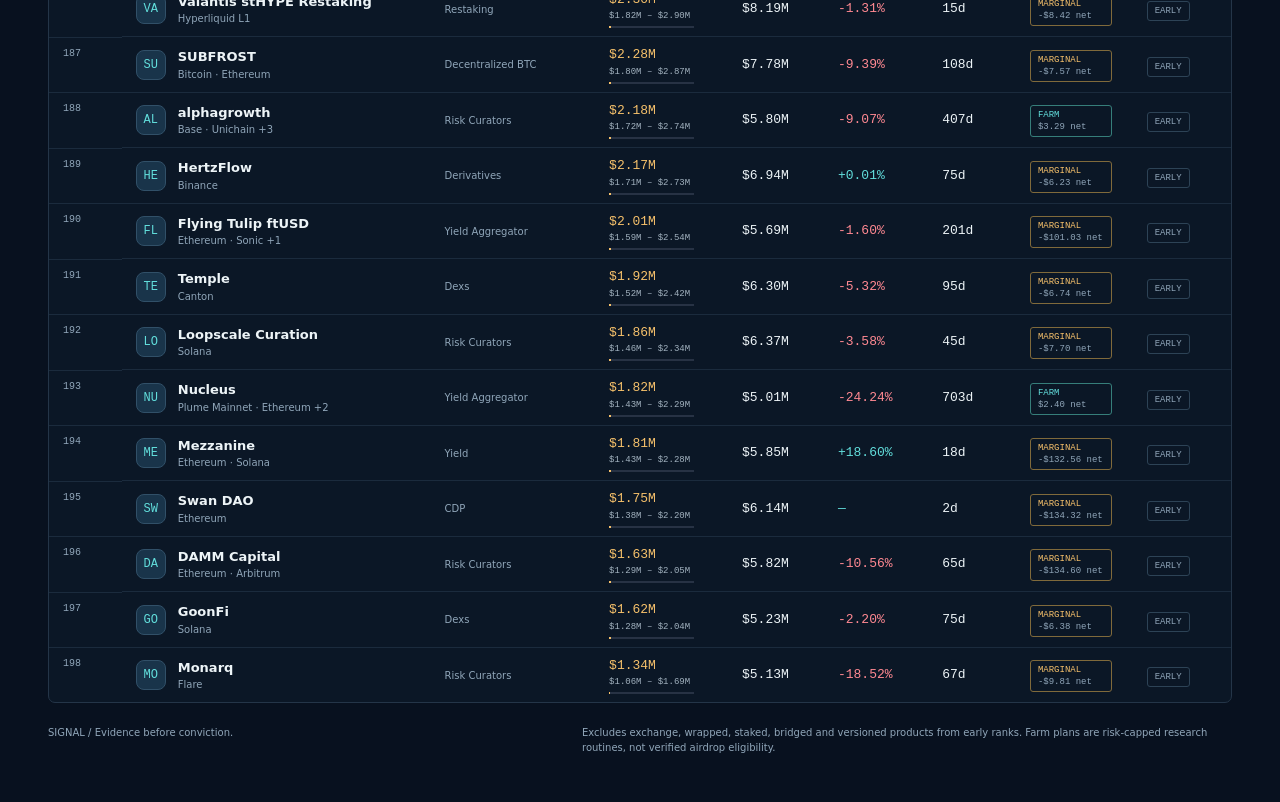
==== commit ca0cf15b: "radar round 4: netted farm verdicts (V1), x1.6 bands, 198 rows" ====
--- a/out/dashboard/index.html
+++ b/out/dashboard/index.html
@@ -3,9 +3,10 @@
 <body><a class="skip" href="#results">Skip to results</a><main>
 <header><div class="brand"><span class="radar-mark">◉</span> SIGNAL<span class="edition">/ LAUNCH INTELLIGENCE</span></div><span id="stamp"></span></header>
 <section class="hero"><div><div class="eyebrow">MAKE.FUN / TOKEN RADAR 01</div><h1>Find the signal.<br><em>Before the token.</em></h1><p>A complete watchlist. A wider early radar. One transparent model.<br>Protocols recording no token, ordered by implied launch value.</p></div><div class="scope"><div class="sweep"></div><span class="scope-label">SEALED SNAPSHOT<br>14 NOV 2026</span></div><div id="metrics"></div></section>
-<section class="model"><span class="eyebrow">RADAR-3 / MODEL NOTES</span><div><b>impliedValue(TVL, 7d growth, listing age)</b><p>V = round(B × G × M) · snapshot-only scenario</p><p><span id="b-scale">B = $16.0M × log₂(1 + TVL / $50M)</span> · g = clamp(7d, −60, 100)<br>G = exp(g/100) if negative; otherwise 1 + 0.35 × ln(1 + g/100)<br>M = 0.65 + 0.55 × (1 − exp(−age/540))</p></div><p>Scale has diminishing returns. Outflows hurt more than inflows help. Maturity saturates at 1.20×.<br><span>Null growth → 0%; unknown age → 180 days. Listing age is a proxy, not proof of tokenless history. Model value is a scenario, not a price or launch prediction.</span></p><div id="calibration" class="calib"></div></section>
+<section class="model"><span class="eyebrow">RADAR-3 VALUE MODEL / ROUND 4 NET VERDICTS</span><div><b>impliedValue(TVL, 7d growth, listing age)</b><p>V = round(B × G × M) · snapshot-only scenario</p><p><span id="b-scale">B = $16.0M × log₂(1 + TVL / $50M)</span> · g = clamp(7d, −60, 100)<br>G = exp(g/100) if negative; otherwise 1 + 0.35 × ln(1 + g/100)<br>M = 0.65 + 0.55 × (1 − exp(−age/540))</p></div><p>Scale has diminishing returns. Outflows hurt more than inflows help. Maturity saturates at 1.20×.<br><span>Null growth → 0%; unknown age → 180 days. Listing age is a proxy, not proof of tokenless history. Model value is a scenario, not a price or launch prediction.</span></p><div id="calibration" class="calib"></div></section>
 <nav><button id="pre" class="active">01 / Pre-token radar</button><button id="live">02 / Already trading</button><span>No network. No live price feed.</span></nav>
-<section class="controls"><label>FIND A PROTOCOL<input id="search" type="search" placeholder="Search name or slug…"></label><label>CATEGORY<select id="category"><option value="">All categories</option></select></label><label>MINIMUM TVL<select id="minimum"><option value="0">All sizes</option><option value="10000000">$10M+</option><option value="50000000">$50M+</option><option value="100000000">$100M+</option></select></label><label class="check"><input id="watch" type="checkbox"> Watchlist only</label><button id="reset">Reset filters ↺</button></section>
+<section class="controls"><label>FIND A PROTOCOL<input id="search" type="search" placeholder="Search name or slug…"></label><label>CATEGORY<select id="category"><option value="">All categories</option></select></label><label>MINIMUM TVL<select id="minimum"><option value="0">All sizes</option><option value="10000000">$10M+</option><option value="50000000">$50M+</option><option value="100000000">$100M+</option></select></label><label>DEPOSIT<select id="deposit"><option value="1000">$1,000</option><option value="10000">$10,000</option></select></label><label>DROP SHARE<select id="drop-share"><option value="0.035">3.5%</option><option value="0.07" selected>7%</option><option value="0.14">14%</option></select></label><label class="check"><input id="watch" type="checkbox"> Watchlist only</label><button id="reset">Reset filters ↺</button></section>
+<div id="verdict-summary" class="verdict-summary"></div><section id="audit" class="audit" aria-label="Snapshot coverage audit"></section>
 <div class="result-line"><h2 id="view-title">Pre-token / implied launch value</h2><span id="count" aria-live="polite"></span></div>
 <section id="results"><table><thead id="columns"></thead><tbody id="rows"></tbody></table><p id="empty" hidden>No matches. Reset filters to scan the full universe.</p></section>
 <footer><span>SIGNAL / Evidence before conviction.</span><span>Excludes exchange, wrapped, staked, bridged and versioned products from early ranks. Farm plans are risk-capped research routines, not verified airdrop eligibility.</span></footer>
--- a/out/dashboard/app.css
+++ b/out/dashboard/app.css
@@ -1,4 +1,7 @@
-:root{color-scheme:dark;--bg:#08111f;--panel:#0d1b2b;--line:#243548;--text:#edf4f7;--muted:#90a6b9;--cyan:#62dedc;--amber:#f6c16b;--red:#ff8992;font:14px/1.5 system-ui,sans-serif}*{box-sizing:border-box}body{margin:0;background:radial-gradient(ellipse at 30% 0,#142b40,transparent 65%),var(--bg);color:var(--text)}main{max-width:1440px;margin:auto;padding:24px 48px}header{display:flex;justify-content:space-between;align-items:center;border-bottom:1px solid var(--line);padding-bottom:20px}.brand{font-size:22px;font-weight:800;letter-spacing:4px;display:flex;align-items:center;gap:12px}.radar-mark{font-size:35px;color:var(--cyan)}.edition{font-size:10px;letter-spacing:2px;color:var(--muted);font-weight:500;margin-left:10px}#stamp,.eyebrow,.scope-label{font:11px/1.6 ui-monospace,monospace;letter-spacing:1.5px;color:var(--muted)}.hero{display:grid;grid-template-columns:1.5fr .65fr 1fr;align-items:center;gap:36px;padding:30px 0}.eyebrow{color:var(--amber)}h1{font-size:44px;line-height:1.08;letter-spacing:-1.8px;margin:12px 0 16px;font-weight:650}h1 em{font-style:normal;color:var(--cyan)}p{margin:0;color:var(--muted)}.hero p{font-size:13px;line-height:1.7}.scope{height:180px;width:180px;border:1px solid #315366;border-radius:50%;position:relative;background:repeating-radial-gradient(circle,transparent 0 28px,#244151 29px 30px);overflow:hidden}.scope:before,.scope:after{content:'';position:absolute;background:#244151}.scope:before{height:100%;width:1px;left:50%}.scope:after{width:100%;height:1px;top:50%}.sweep{position:absolute;inset:0;background:conic-gradient(from 40deg,transparent 0 250deg,#62dedc35 310deg,transparent 311deg)}.scope-label{position:absolute;bottom:27px;left:40px;font-size:9px;color:var(--cyan)}#metrics{display:grid;grid-template-columns:1fr 1fr;gap:16px 24px}.metric{border-left:2px solid var(--line);padding-left:14px}.metric b{font:30px ui-monospace,monospace;color:var(--text);display:block}.metric:first-child b{color:var(--amber)}.metric span{font-size:11px;color:var(--muted)}.model{background:#0c1a29;border:1px solid var(--line);border-left:3px solid var(--amber);padding:16px 20px;display:grid;grid-template-columns:140px 1.25fr 1fr;gap:20px;font-size:11px}.model b{font:13px ui-monospace,monospace;color:var(--amber)}.model p{margin-top:4px;line-height:1.7}.model>p{margin:0}.model span:not(.eyebrow){color:#71889d}.calib{grid-column:1/-1;border-top:1px solid var(--line);padding-top:10px}.calib .chips{display:flex;flex-wrap:wrap;gap:6px 24px;margin-top:6px}.calib .chips b{font:14px ui-monospace,monospace;color:var(--text);display:block}.calib .chips b.hl{color:var(--cyan)}.calib .chips span{font-size:10px;color:var(--muted);display:block}.calib p{margin-top:6px}nav{display:flex;gap:24px;align-items:center;margin-top:24px;border-bottom:1px solid var(--line)}button,input,select{font:inherit;color:inherit}button{cursor:pointer}nav button{background:none;border:0;padding:12px 0;color:var(--muted);border-bottom:2px solid transparent}nav button.active{color:var(--cyan);border-color:var(--cyan)}nav>span{margin-left:auto;color:#6b8298;font-size:11px}.controls{display:flex;gap:16px;align-items:end;padding:20px 0}.controls label{display:grid;gap:6px;font:9px ui-monospace,monospace;letter-spacing:1px;color:var(--muted)}input[type=search],select{background:#0d1b2b;border:1px solid #2b4055;border-radius:5px;padding:10px 12px;font:12px system-ui;min-width:180px;color:var(--text)}input[type=search]{width:280px}.controls .check{display:flex;align-items:center;align-self:center;margin-top:18px;font:12px system-ui;letter-spacing:0;gap:6px}input[type=checkbox]{accent-color:var(--cyan)}#reset{background:none;border:0;color:var(--muted);font-size:12px;margin-left:auto;padding:10px 0}.result-line{display:flex;justify-content:space-between;align-items:center;padding:4px 0 12px}h2{font-size:14px;font-weight:600;margin:0}#count{font:11px ui-monospace,monospace;color:var(--cyan)}#results{border:1px solid var(--line);border-radius:7px;overflow:auto;background:#0b1726}table{width:100%;border-collapse:collapse}th{text-align:left;font-size:10px;color:var(--muted);font-weight:500;background:#132235;padding:11px 16px;white-space:nowrap}th button{border:0;background:none;color:inherit;font:inherit;padding:0}td{padding:13px 16px;border-top:1px solid #1b2b3d;font-size:13px}.num{font-family:ui-monospace,monospace;font-variant-numeric:tabular-nums}.value{color:var(--amber)}.pos{color:var(--cyan)}.neg{color:var(--red)}.protocol{display:flex;gap:12px;align-items:center}.avatar{display:grid;place-items:center;width:30px;height:30px;background:#19344a;border:1px solid #315068;border-radius:8px;color:var(--cyan);font:12px ui-monospace,monospace}.protocol b{display:block;font-weight:600}.sub{font-size:10px;color:var(--muted);display:block}.badge{font:9px ui-monospace,monospace;padding:4px 7px;border:1px solid #536047;color:var(--amber);border-radius:3px}.early{color:var(--muted);border-color:#2d4356}tbody tr{cursor:pointer}tbody tr:hover{background:#142a3e}tbody tr:focus-visible{outline:2px solid var(--cyan);outline-offset:-2px}.bar{display:block;height:2px;width:85px;background:#273244;margin-top:5px}.bar i{display:block;height:100%;background:var(--amber)}footer{display:flex;justify-content:space-between;gap:60px;padding:22px 0;font-size:10px;color:var(--muted)}footer span:last-child{max-width:650px}#empty{padding:40px;text-align:center}dialog{width:min(1160px,96vw);max-height:94vh;border:1px solid #426073;border-radius:12px;background:#0b1827;color:var(--text);padding:28px;box-shadow:0 30px 120px #0009}dialog::backdrop{background:#020813c9;backdrop-filter:blur(3px)}.detail-head{display:flex;justify-content:space-between;align-items:start;border-bottom:1px solid var(--line);padding-bottom:18px}.detail-head h2{font-size:30px;margin:6px 0}.close{background:#1b3045;border:1px solid #375167;padding:8px 14px;border-radius:5px}.detail-grid{display:grid;grid-template-columns:.8fr 1.25fr;gap:28px;margin-top:22px}.detail-value{font:36px ui-monospace,monospace;color:var(--amber);margin:10px 0}.facts{display:grid;grid-template-columns:1fr 1fr;gap:14px;margin:20px 0}.facts span{display:block;color:var(--muted);font-size:10px}.facts b{font:14px ui-monospace,monospace}.arithmetic{background:#142538;border:1px solid var(--line);border-radius:6px;padding:16px;font:12px/1.8 ui-monospace,monospace}.arithmetic div{display:flex;justify-content:space-between;gap:10px}.arithmetic span{color:var(--muted)}.note{font-size:11px;line-height:1.7;margin-top:14px}.steps{list-style:none;padding:0;margin:12px 0 0;display:grid;gap:10px}.steps li{font-size:12px;line-height:1.6;border-bottom:1px solid var(--line);padding-bottom:10px}.steps strong{color:var(--cyan);font:11px ui-monospace,monospace}.steps small{display:block;color:var(--muted);font-size:10px;margin-top:3px}:focus-visible{outline:2px solid var(--cyan);outline-offset:3px}.skip{position:absolute;top:-50px}.skip:focus{top:0;background:var(--bg);padding:10px;z-index:9}@media(max-width:1000px){main{padding:20px}.hero{grid-template-columns:1fr 1fr}.scope{display:none}.model{grid-template-columns:1fr 2fr}.model>p{grid-column:1/-1}.controls{flex-wrap:wrap}.detail-grid{grid-template-columns:1fr}.edition{display:none}}@media(max-width:600px){.hero{grid-template-columns:1fr}h1{font-size:36px}.model{display:block}.model>*{margin-bottom:10px}nav>span{display:none}td,th{padding:12px 10px}}
+:root{color-scheme:dark;--bg:#08111f;--panel:#0d1b2b;--line:#243548;--text:#edf4f7;--muted:#90a6b9;--cyan:#62dedc;--amber:#f6c16b;--red:#ff8992;font:14px/1.5 system-ui,sans-serif}*{box-sizing:border-box}body{margin:0;background:radial-gradient(ellipse at 30% 0,#142b40,transparent 65%),var(--bg);color:var(--text)}main{max-width:1440px;margin:auto;padding:24px 48px}header{display:flex;justify-content:space-between;align-items:center;border-bottom:1px solid var(--line);padding-bottom:20px}.brand{font-size:22px;font-weight:800;letter-spacing:4px;display:flex;align-items:center;gap:12px}.radar-mark{font-size:35px;color:var(--cyan)}.edition{font-size:10px;letter-spacing:2px;color:var(--muted);font-weight:500;margin-left:10px}#stamp,.eyebrow,.scope-label{font:11px/1.6 ui-monospace,monospace;letter-spacing:1.5px;color:var(--muted)}.hero{display:grid;grid-template-columns:1.5fr .65fr 1fr;align-items:center;gap:36px;padding:30px 0}.eyebrow{color:var(--amber)}h1{font-size:44px;line-height:1.08;letter-spacing:-1.8px;margin:12px 0 16px;font-weight:650}h1 em{font-style:normal;color:var(--cyan)}p{margin:0;color:var(--muted)}.hero p{font-size:13px;line-height:1.7}.scope{height:180px;width:180px;border:1px solid #315366;border-radius:50%;position:relative;background:repeating-radial-gradient(circle,transparent 0 28px,#244151 29px 30px);overflow:hidden}.scope:before,.scope:after{content:'';position:absolute;background:#244151}.scope:before{height:100%;width:1px;left:50%}.scope:after{width:100%;height:1px;top:50%}.sweep{position:absolute;inset:0;background:conic-gradient(from 40deg,transparent 0 250deg,#62dedc35 310deg,transparent 311deg)}.scope-label{position:absolute;bottom:27px;left:40px;font-size:9px;color:var(--cyan)}#metrics{display:grid;grid-template-columns:1fr 1fr;gap:16px 24px}.metric{border-left:2px solid var(--line);padding-left:14px}.metric b{font:30px ui-monospace,monospace;color:var(--text);display:block}.metric:first-child b{color:var(--amber)}.metric span{font-size:11px;color:var(--muted)}.model{background:#0c1a29;border:1px solid var(--line);border-left:3px solid var(--amber);padding:16px 20px;display:grid;grid-template-columns:140px 1.25fr 1fr;gap:20px;font-size:11px}.model b{font:13px ui-monospace,monospace;color:var(--amber)}.model p{margin-top:4px;line-height:1.7}.model>p{margin:0}.model span:not(.eyebrow){color:#71889d}.calib{grid-column:1/-1;border-top:1px solid var(--line);padding-top:10px}.calib .chips{display:flex;flex-wrap:wrap;gap:6px 24px;margin-top:6px}.calib .chips b{font:14px ui-monospace,monospace;color:var(--text);display:block}.calib .chips b.hl{color:var(--cyan)}.calib .chips span{font-size:10px;color:var(--muted);display:block}.calib p{margin-top:6px}nav{display:flex;gap:24px;align-items:center;margin-top:24px;border-bottom:1px solid var(--line)}button,input,select{font:inherit;color:inherit}button{cursor:pointer}nav button{background:none;border:0;padding:12px 0;color:var(--muted);border-bottom:2px solid transparent}nav button.active{color:var(--cyan);border-color:var(--cyan)}nav>span{margin-left:auto;color:#6b8298;font-size:11px}.controls{display:flex;gap:16px;align-items:end;padding:20px 0}.controls label{display:grid;gap:6px;font:9px ui-monospace,monospace;letter-spacing:1px;color:var(--muted)}input[type=search],select{background:#0d1b2b;border:1px solid #2b4055;border-radius:5px;padding:10px 12px;font:12px system-ui;min-width:180px;color:var(--text)}input[type=search]{width:280px}.controls .check{display:flex;align-items:center;align-self:center;margin-top:18px;font:12px system-ui;letter-spacing:0;gap:6px}input[type=checkbox]{accent-color:var(--cyan)}#reset{background:none;border:0;color:var(--muted);font-size:12px;margin-left:auto;padding:10px 0}.result-line{display:flex;justify-content:space-between;align-items:center;padding:4px 0 12px}h2{font-size:14px;font-weight:600;margin:0}#count{font:11px ui-monospace,monospace;color:var(--cyan)}#results{border:1px solid var(--line);border-radius:7px;overflow:auto;background:#0b1726}table{width:100%;border-collapse:collapse}th{text-align:left;font-size:10px;color:var(--muted);font-weight:500;background:#132235;padding:11px 16px;white-space:nowrap}th button{border:0;background:none;color:inherit;font:inherit;padding:0}td{padding:13px 16px;border-top:1px solid #1b2b3d;font-size:13px}.num{font-family:ui-monospace,monospace;font-variant-numeric:tabular-nums}.value{color:var(--amber)}.pos{color:var(--cyan)}.neg{color:var(--red)}.protocol{display:flex;gap:12px;align-items:center}.avatar{display:grid;place-items:center;width:30px;height:30px;background:#19344a;border:1px solid #315068;border-radius:8px;color:var(--cyan);font:12px ui-monospace,monospace}.protocol b{display:block;font-weight:600}.sub{font-size:10px;color:var(--muted);display:block}.badge{font:9px ui-monospace,monospace;padding:4px 7px;border:1px solid #536047;color:var(--amber);border-radius:3px}.early{color:var(--muted);border-color:#2d4356}tbody tr{cursor:pointer}tbody tr:hover{background:#142a3e}tbody tr:focus-visible{outline:2px solid var(--cyan);outline-offset:-2px}.bar{display:block;height:2px;width:85px;background:#273244;margin-top:5px}.bar i{display:block;height:100%;background:var(--amber)}footer{display:flex;justify-content:space-between;gap:60px;padding:22px 0;font-size:10px;color:var(--muted)}footer span:last-child{max-width:650px}#empty{padding:40px;text-align:center}dialog{width:min(1160px,96vw);max-height:94vh;border:1px solid #426073;border-radius:12px;background:#0b1827;color:var(--text);padding:28px;box-shadow:0 30px 120px #0009}dialog::backdrop{background:#020813c9;backdrop-filter:blur(3px)}.detail-head{display:flex;justify-content:space-between;align-items:start;border-bottom:1px solid var(--line);padding-bottom:18px}.detail-head h2{font-size:30px;margin:6px 0}.close{background:#1b3045;border:1px solid #375167;padding:8px 14px;border-radius:5px}.detail-grid{display:grid;grid-template-columns:.8fr 1.25fr;gap:28px;margin-top:22px}.detail-value{font:36px ui-monospace,monospace;color:var(--amber);margin:10px 0}.facts{display:grid;grid-template-columns:1fr 1fr;gap:14px;margin:20px 0}.facts span{display:block;color:var(--muted);font-size:10px}.facts b{font:14px ui-monospace,monospace}.arithmetic{background:#142538;border:1px solid var(--line);border-radius:6px;padding:16px;font:12px/1.8 ui-monospace,monospace}.arithmetic div{display:flex;justify-content:space-between;gap:10px}.arithmetic span{color:var(--muted)}.note{font-size:11px;line-height:1.7;margin-top:14px}.steps{list-style:none;padding:0;margin:12px 0 0;display:grid;gap:10px}.steps li{font-size:12px;line-height:1.6;border-bottom:1px solid var(--line);padding-bottom:10px}.steps strong{color:var(--cyan);font:11px ui-monospace,monospace}.steps small{display:block;color:var(--muted);font-size:10px;margin-top:3px}:focus-visible{outline:2px solid var(--cyan);outline-offset:3px}a.skip{position:absolute;top:-50px}a.skip:focus{top:0;background:var(--bg);padding:10px;z-index:9}@media(max-width:1000px){main{padding:20px}.hero{grid-template-columns:1fr 1fr}.scope{display:none}.model{grid-template-columns:1fr 2fr}.model>p{grid-column:1/-1}.controls{flex-wrap:wrap}.detail-grid{grid-template-columns:1fr}.edition{display:none}}@media(max-width:600px){.hero{grid-template-columns:1fr}h1{font-size:36px}.model{display:block}.model>*{margin-bottom:10px}nav>span{display:none}td,th{padding:12px 10px}}
 
-/* Dense research board; retain the navy / cyan / amber hierarchy. */
+/* Round 4 net verdicts, uncertainty bands and exhaustive audit. */
+.verdict-summary{display:flex;align-items:center;gap:18px;flex-wrap:wrap;padding:10px 12px;background:#101d2a;border-block:1px solid var(--line);font-size:11px}.verdict-summary>.eyebrow{margin-right:4px}.verdict-summary>span:not(.eyebrow){display:flex;gap:7px;align-items:center}.verdict-summary i{font-style:normal;font:9px ui-monospace,monospace}.farm{color:var(--cyan)}.marginal{color:var(--amber)}.skip{color:var(--red)}.verdict-summary small{width:100%;color:var(--muted);font-size:10px}.audit{display:flex;gap:0;overflow:auto;border-bottom:1px solid var(--line);padding:9px 0;color:var(--muted)}.audit div{min-width:80px;padding:0 12px;border-left:1px solid var(--line)}.audit div:first-child{min-width:190px;padding-left:0;border-left:0}.audit b,.audit span{display:block}.audit b{font:12px ui-monospace,monospace;color:var(--text)}.audit span{font-size:9px;text-transform:uppercase}.band{display:block;color:#a2b2bf;font:9px ui-monospace,monospace;margin-top:2px}.badge.verdict{display:inline-flex;min-width:82px;flex-direction:column;align-items:flex-start;gap:2px}.badge.verdict small{font:9px ui-monospace,monospace;color:var(--muted)}.badge.verdict.farm{border-color:#367e7a}.badge.verdict.marginal{border-color:#806a3b}.badge.verdict.skip{border-color:#7d4d58}.band-detail{font:11px ui-monospace,monospace;color:var(--muted)}.verdict-detail{margin-top:12px;padding:12px;border-left:2px solid var(--cyan);background:#101f2e}.verdict-detail>b{font:15px ui-monospace,monospace}.verdict-detail>span{display:block;color:var(--muted);font-size:10px}.verdict-detail dl{display:grid;grid-template-columns:1fr auto;gap:3px 12px;margin:10px 0;font:11px ui-monospace,monospace}.verdict-detail dt{color:var(--muted)}.verdict-detail dd{margin:0}.verdict-detail small{font-size:9px;color:var(--muted)}
+@media(max-width:800px){.audit div{min-width:70px;padding:0 8px}.verdict-summary{gap:10px}}
+
 .hero{padding:18px 0;gap:28px}h1{font-size:36px;margin:8px 0 10px}.scope{width:140px;height:140px}.scope-label{left:24px;bottom:20px}.metric b{font-size:27px}td{padding:8px 14px}.controls{padding:14px 0}.model{padding:12px 16px}.steps{gap:7px}.steps li{font-size:11px;line-height:1.45;padding-bottom:7px}
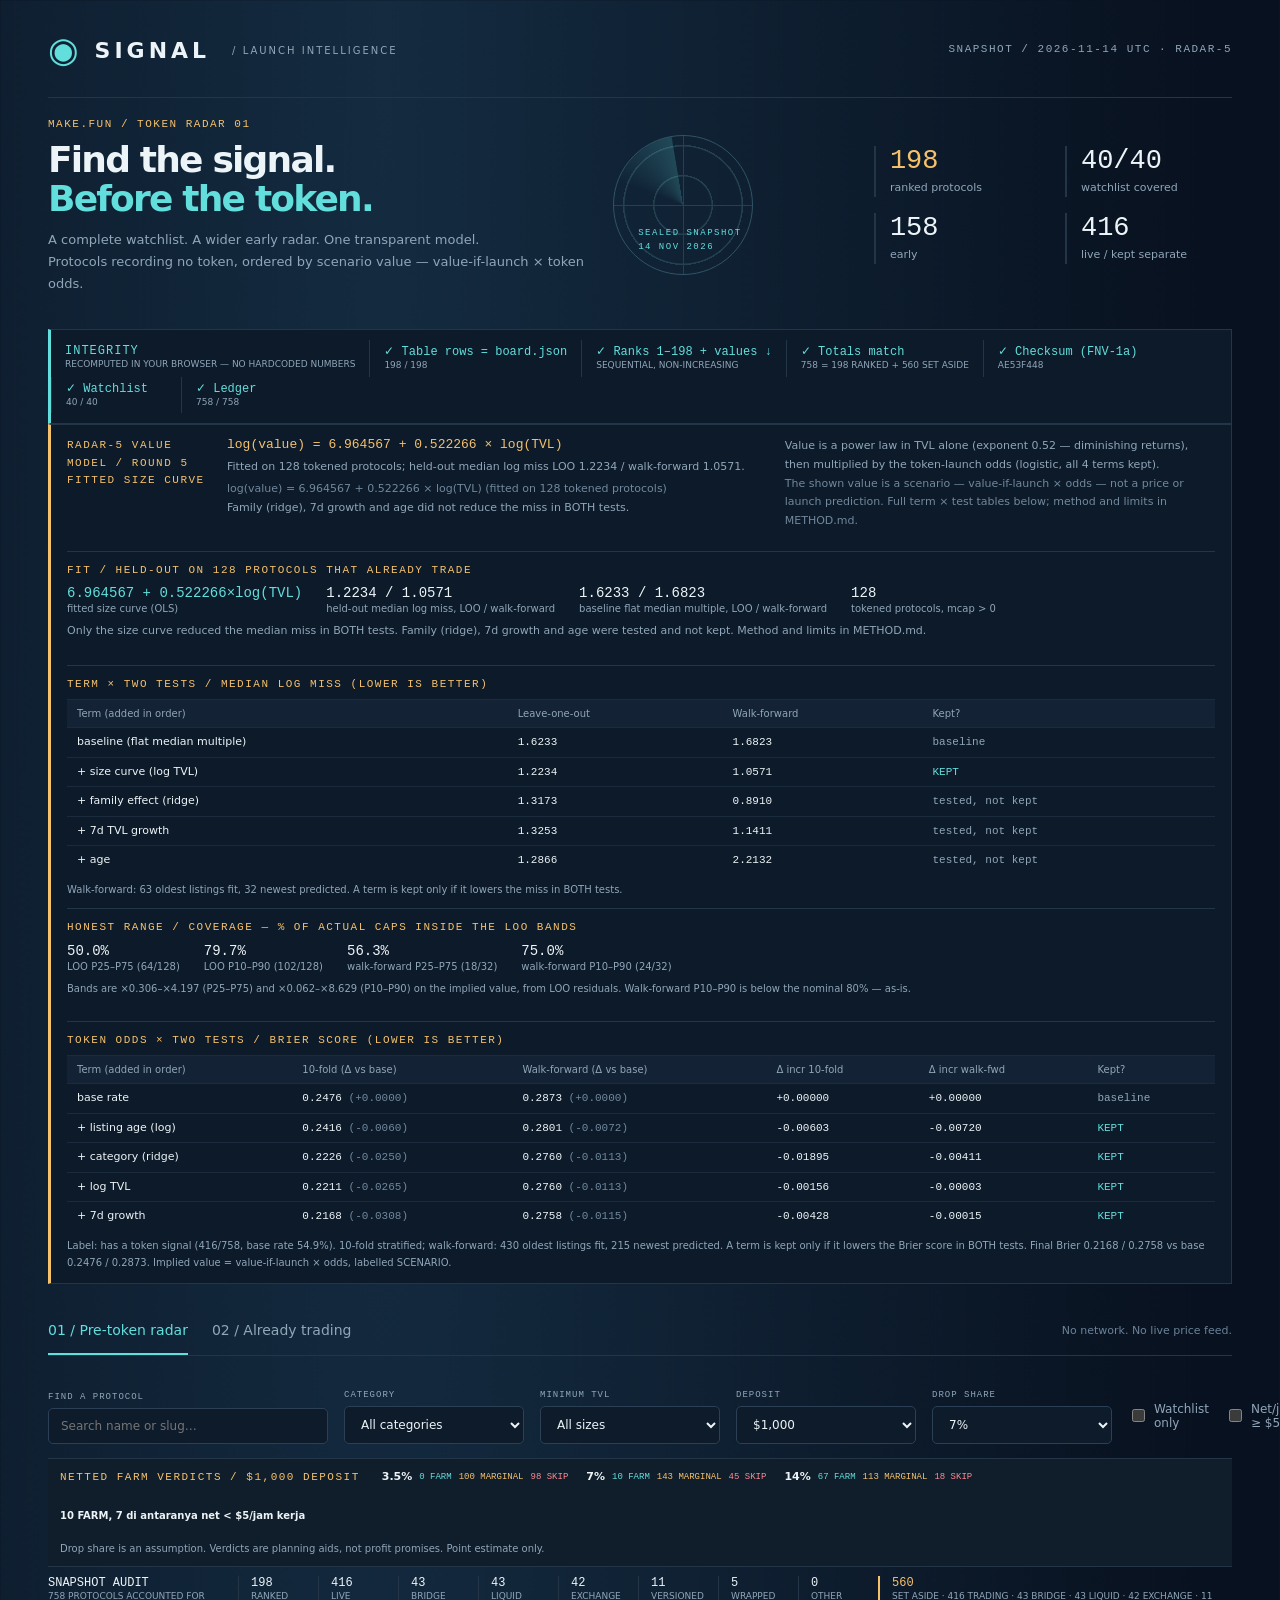
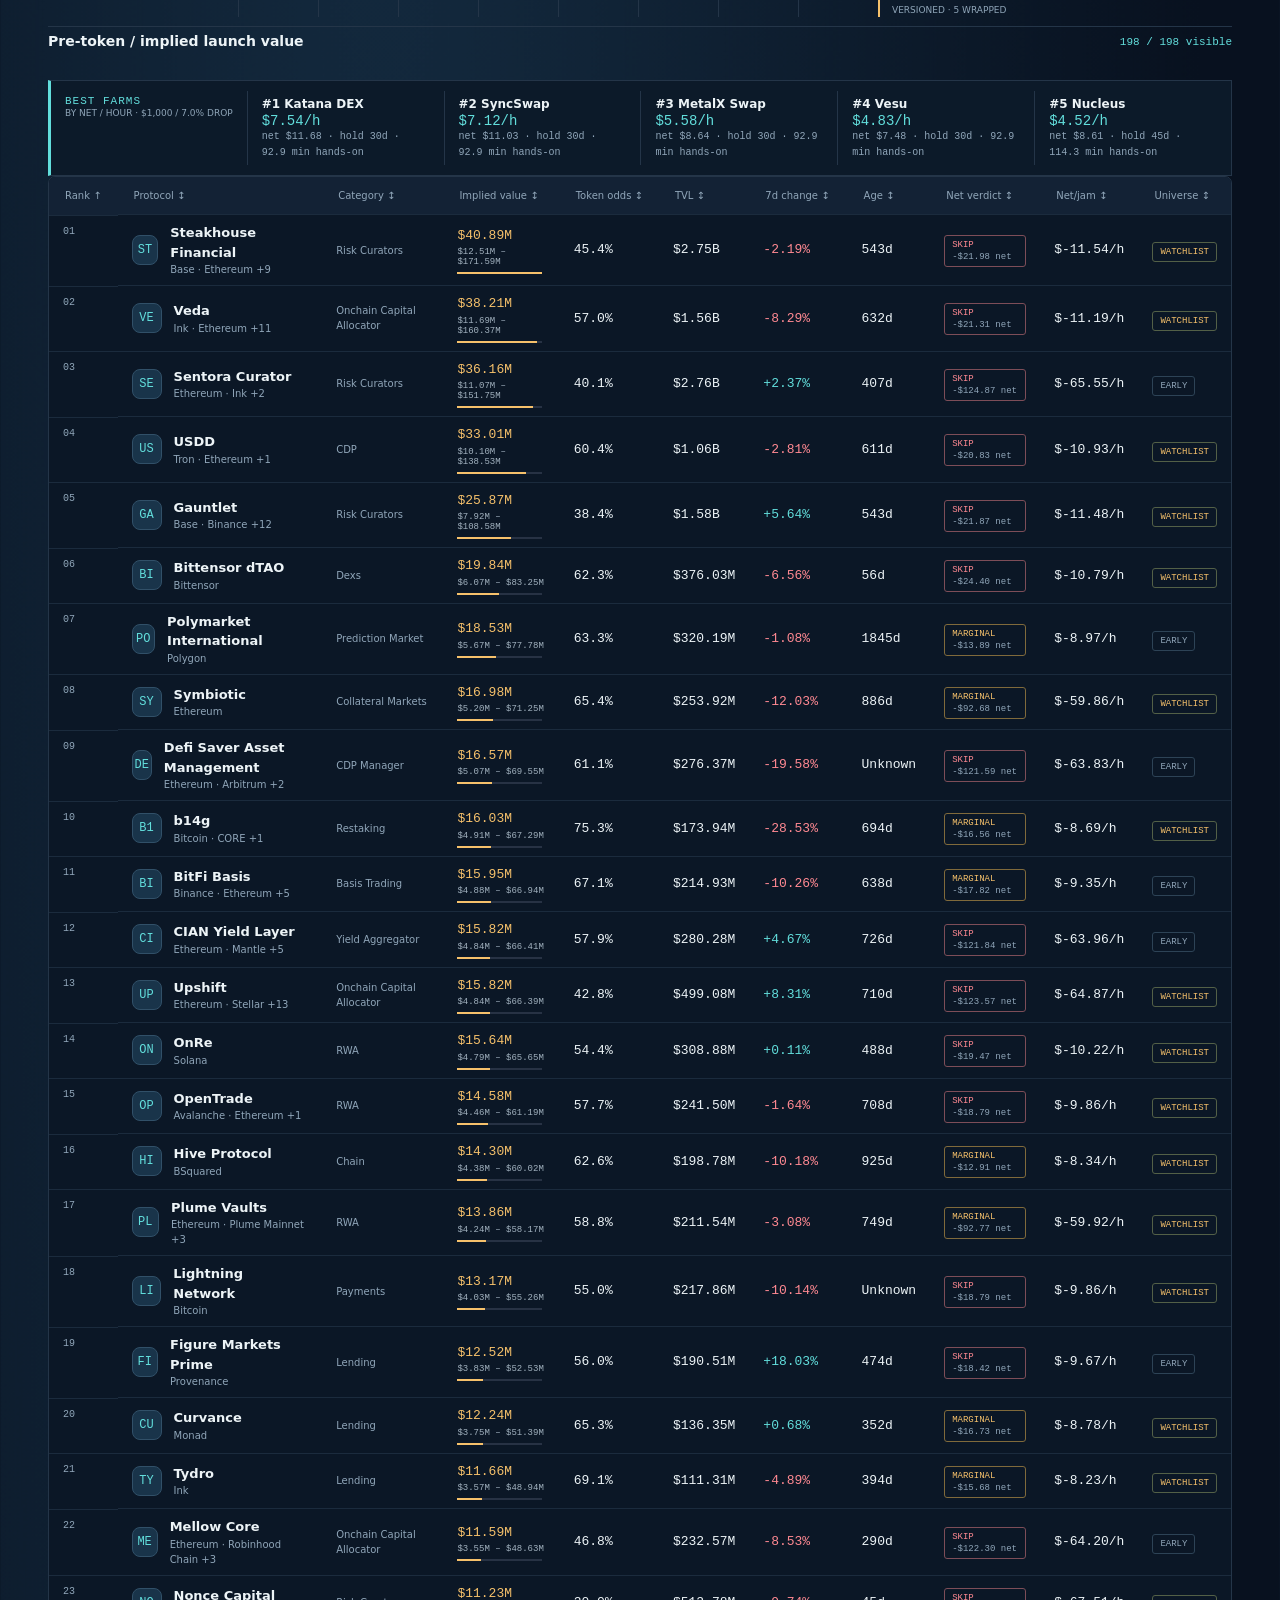
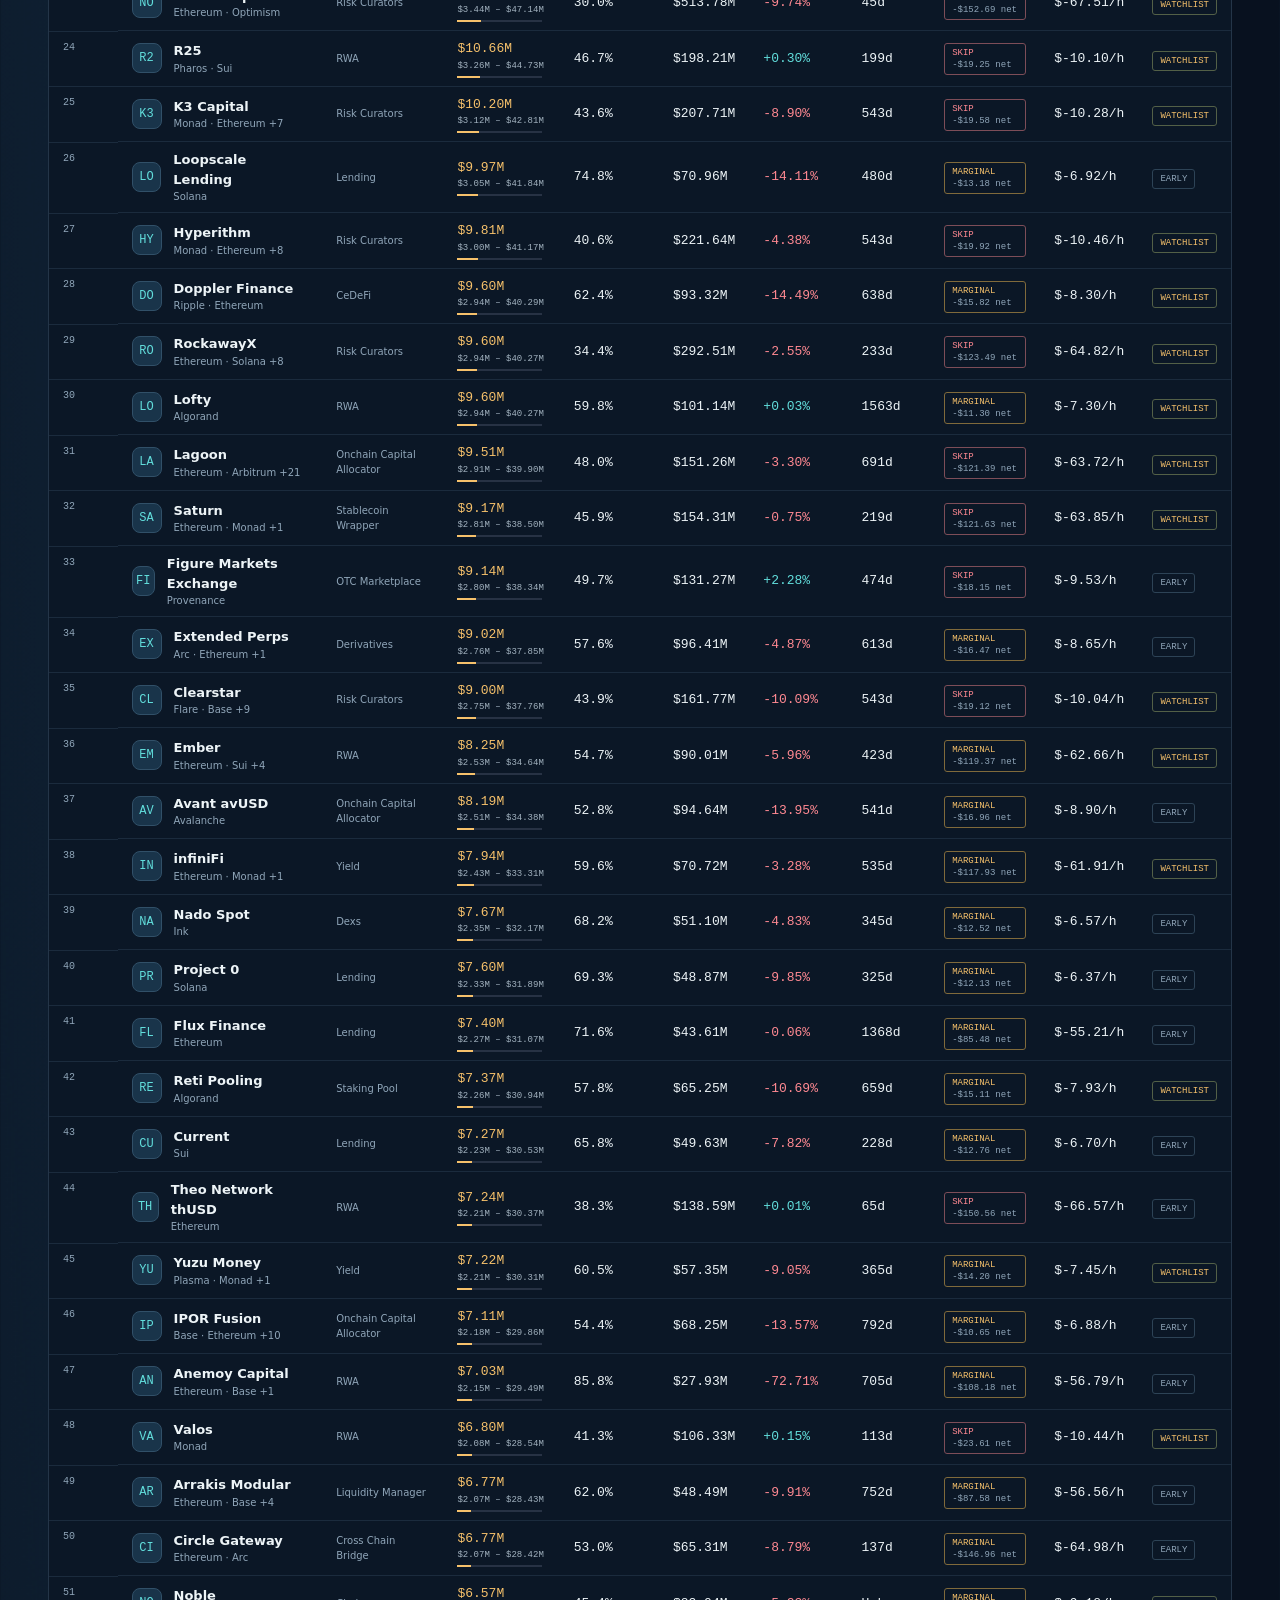
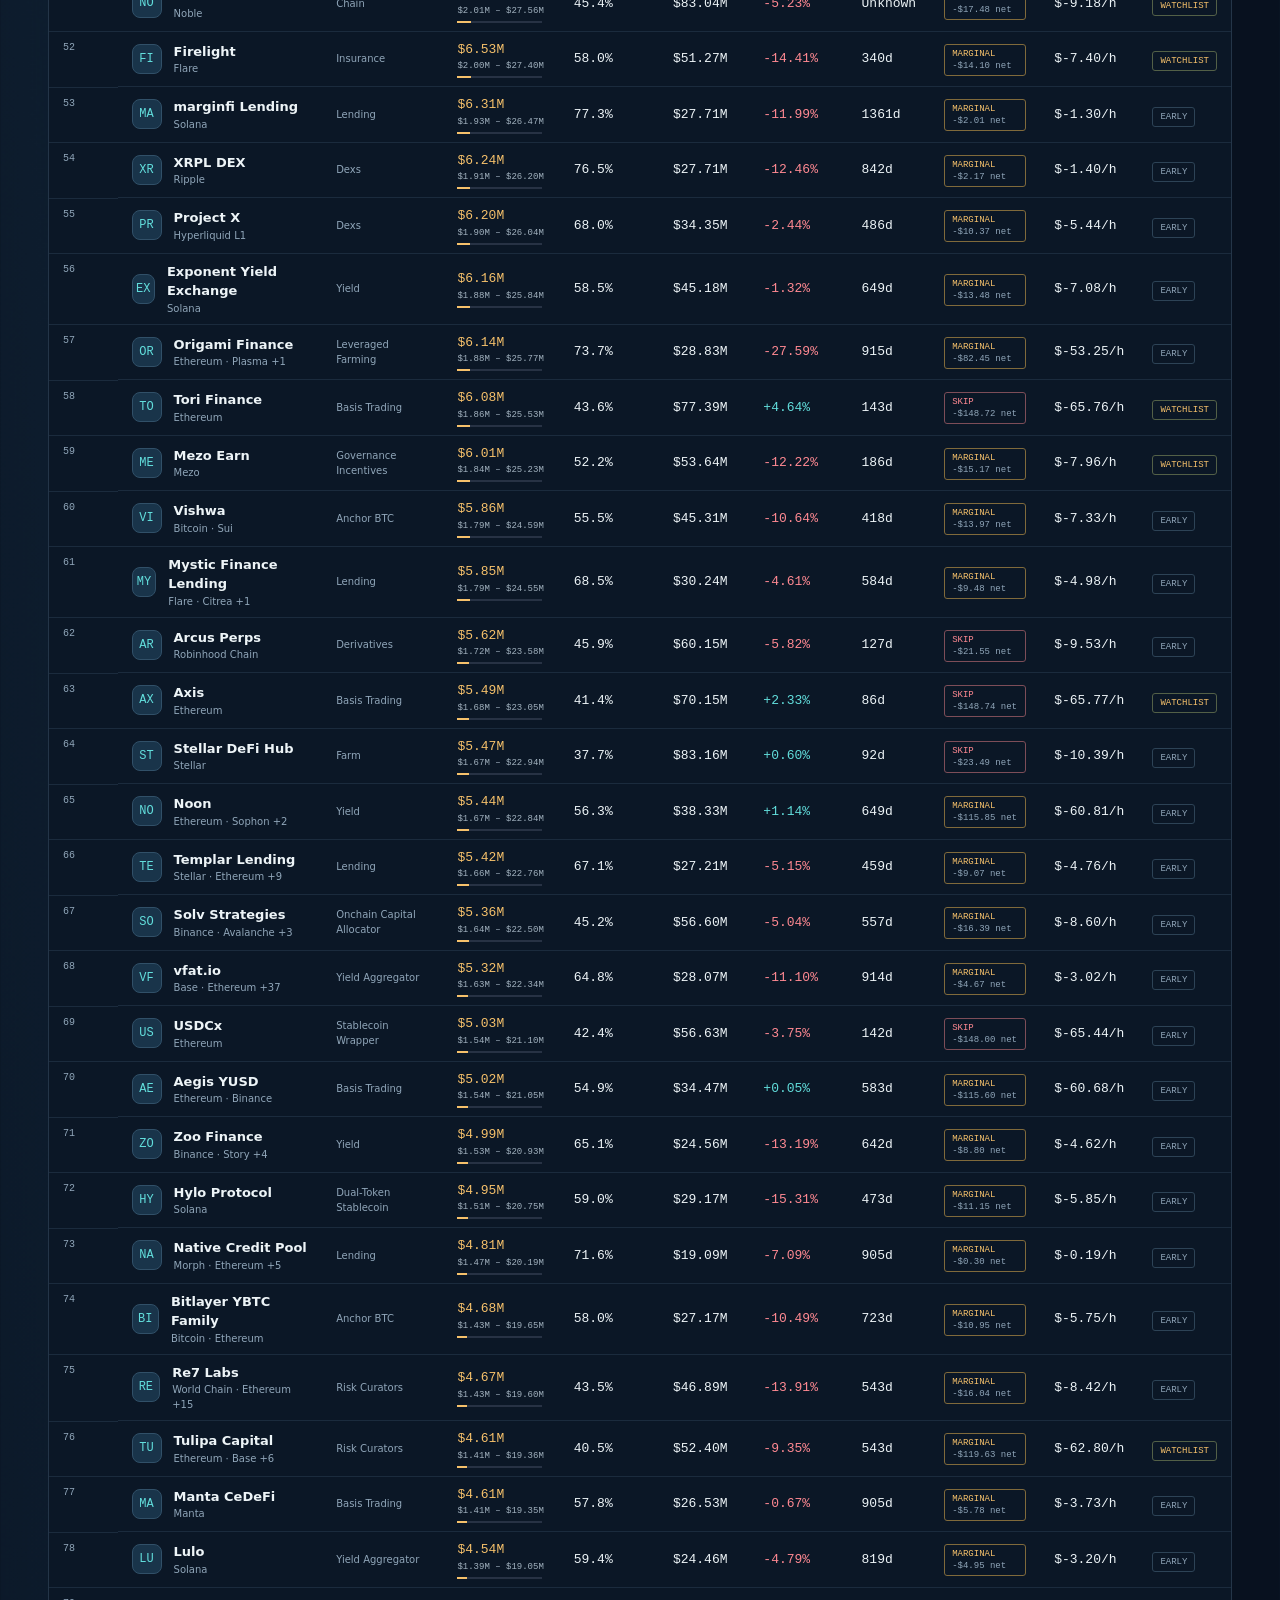
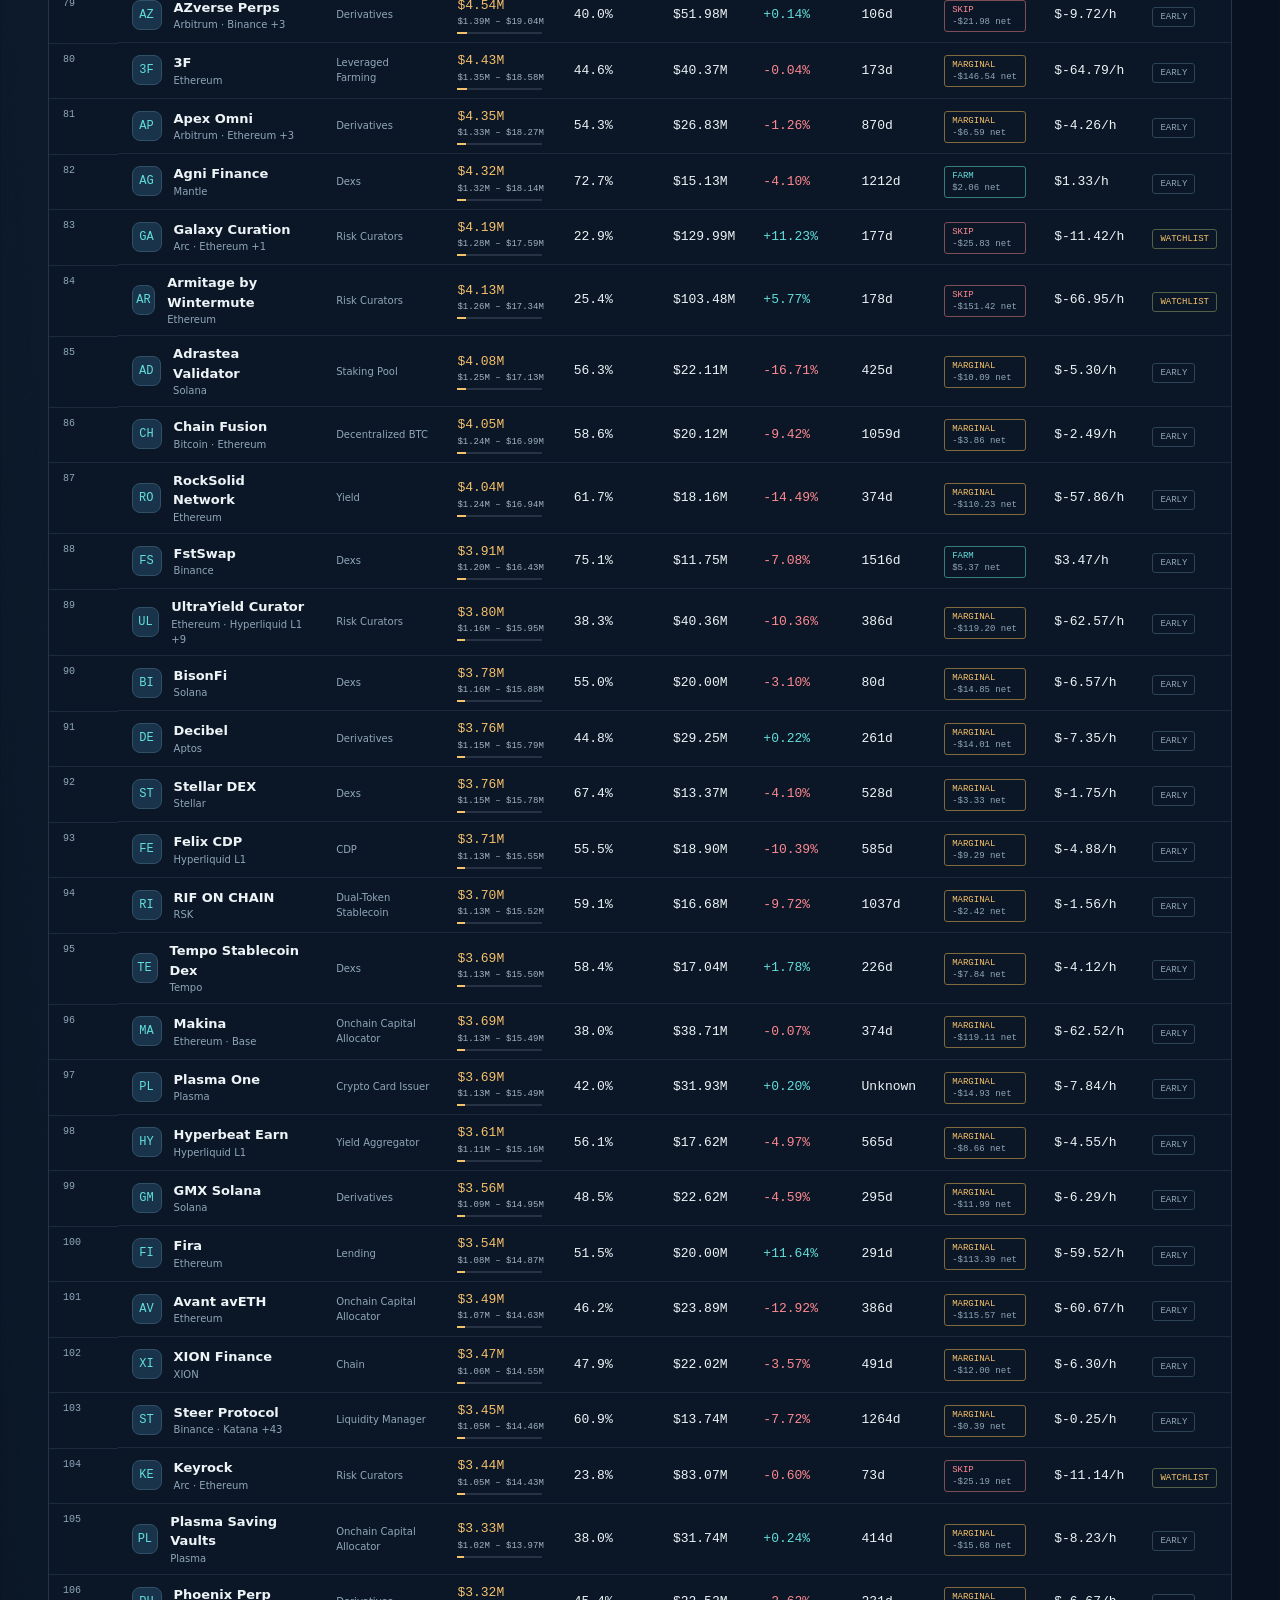
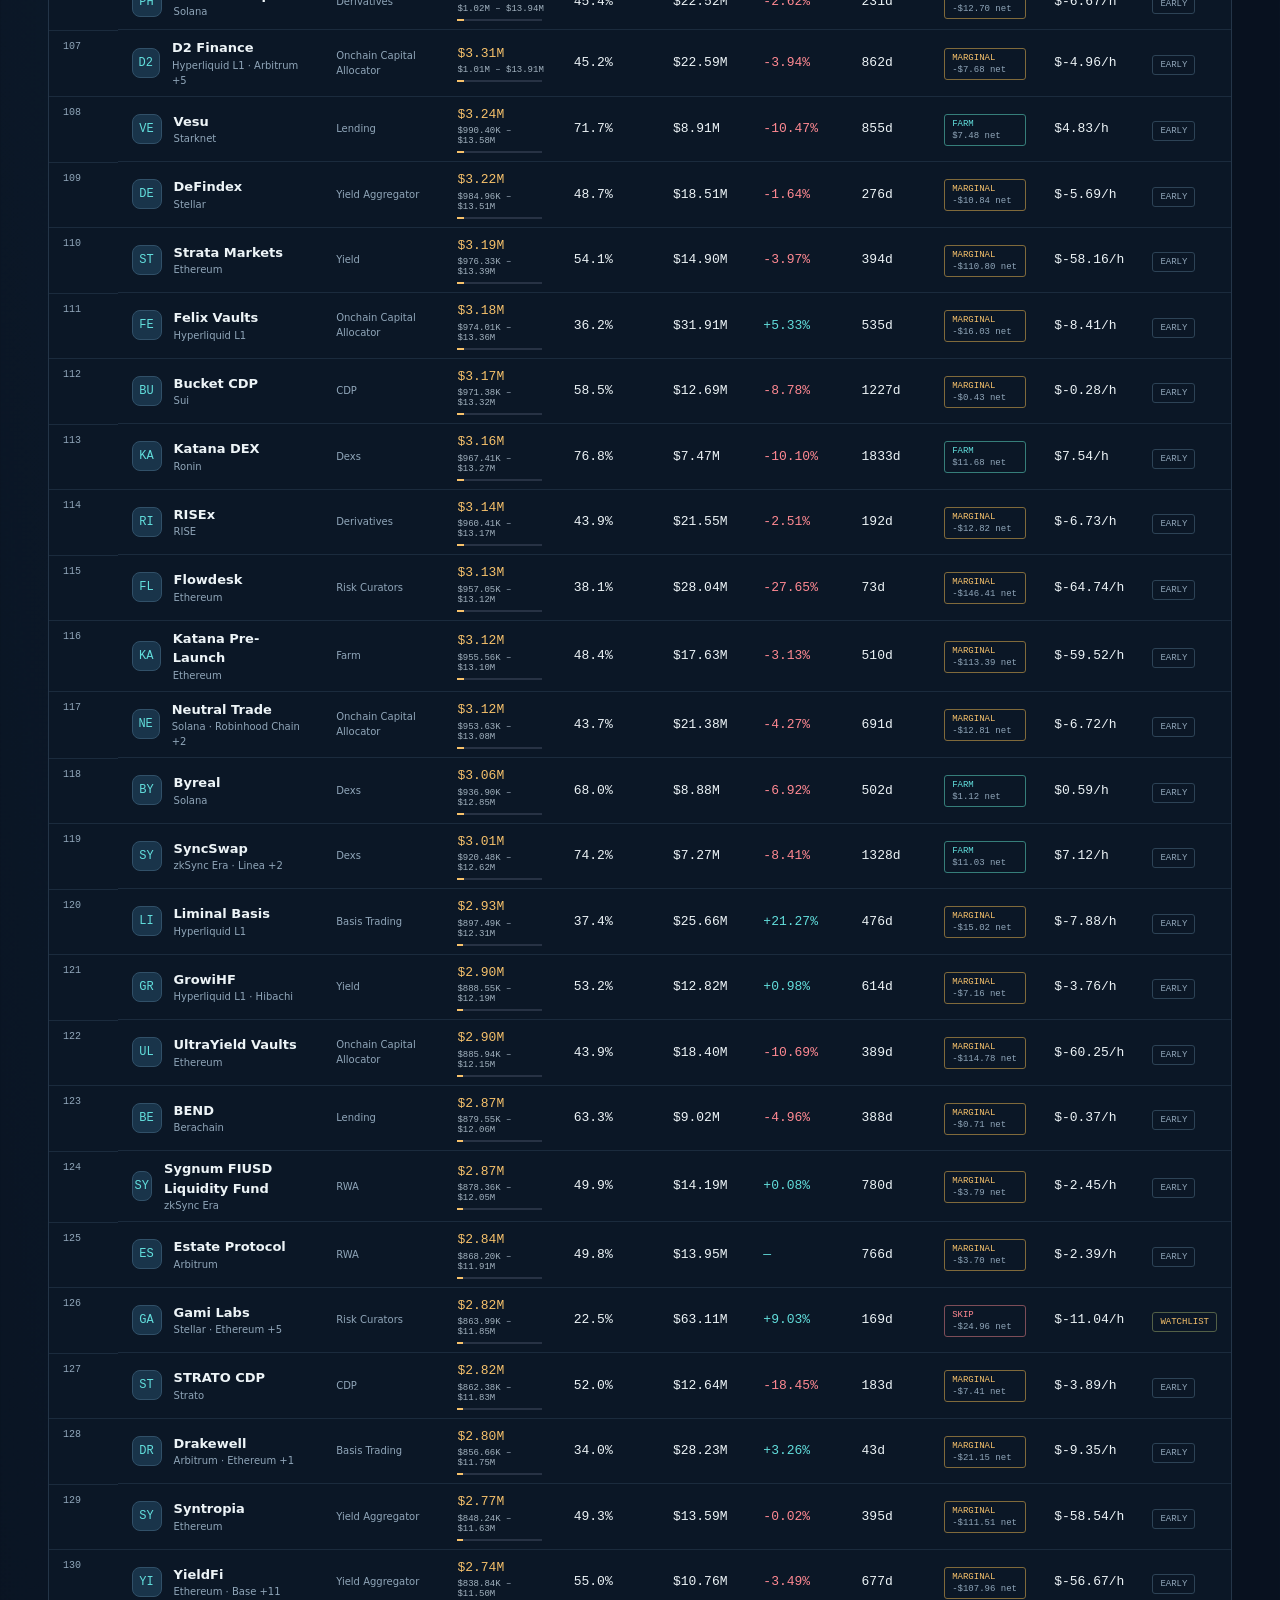
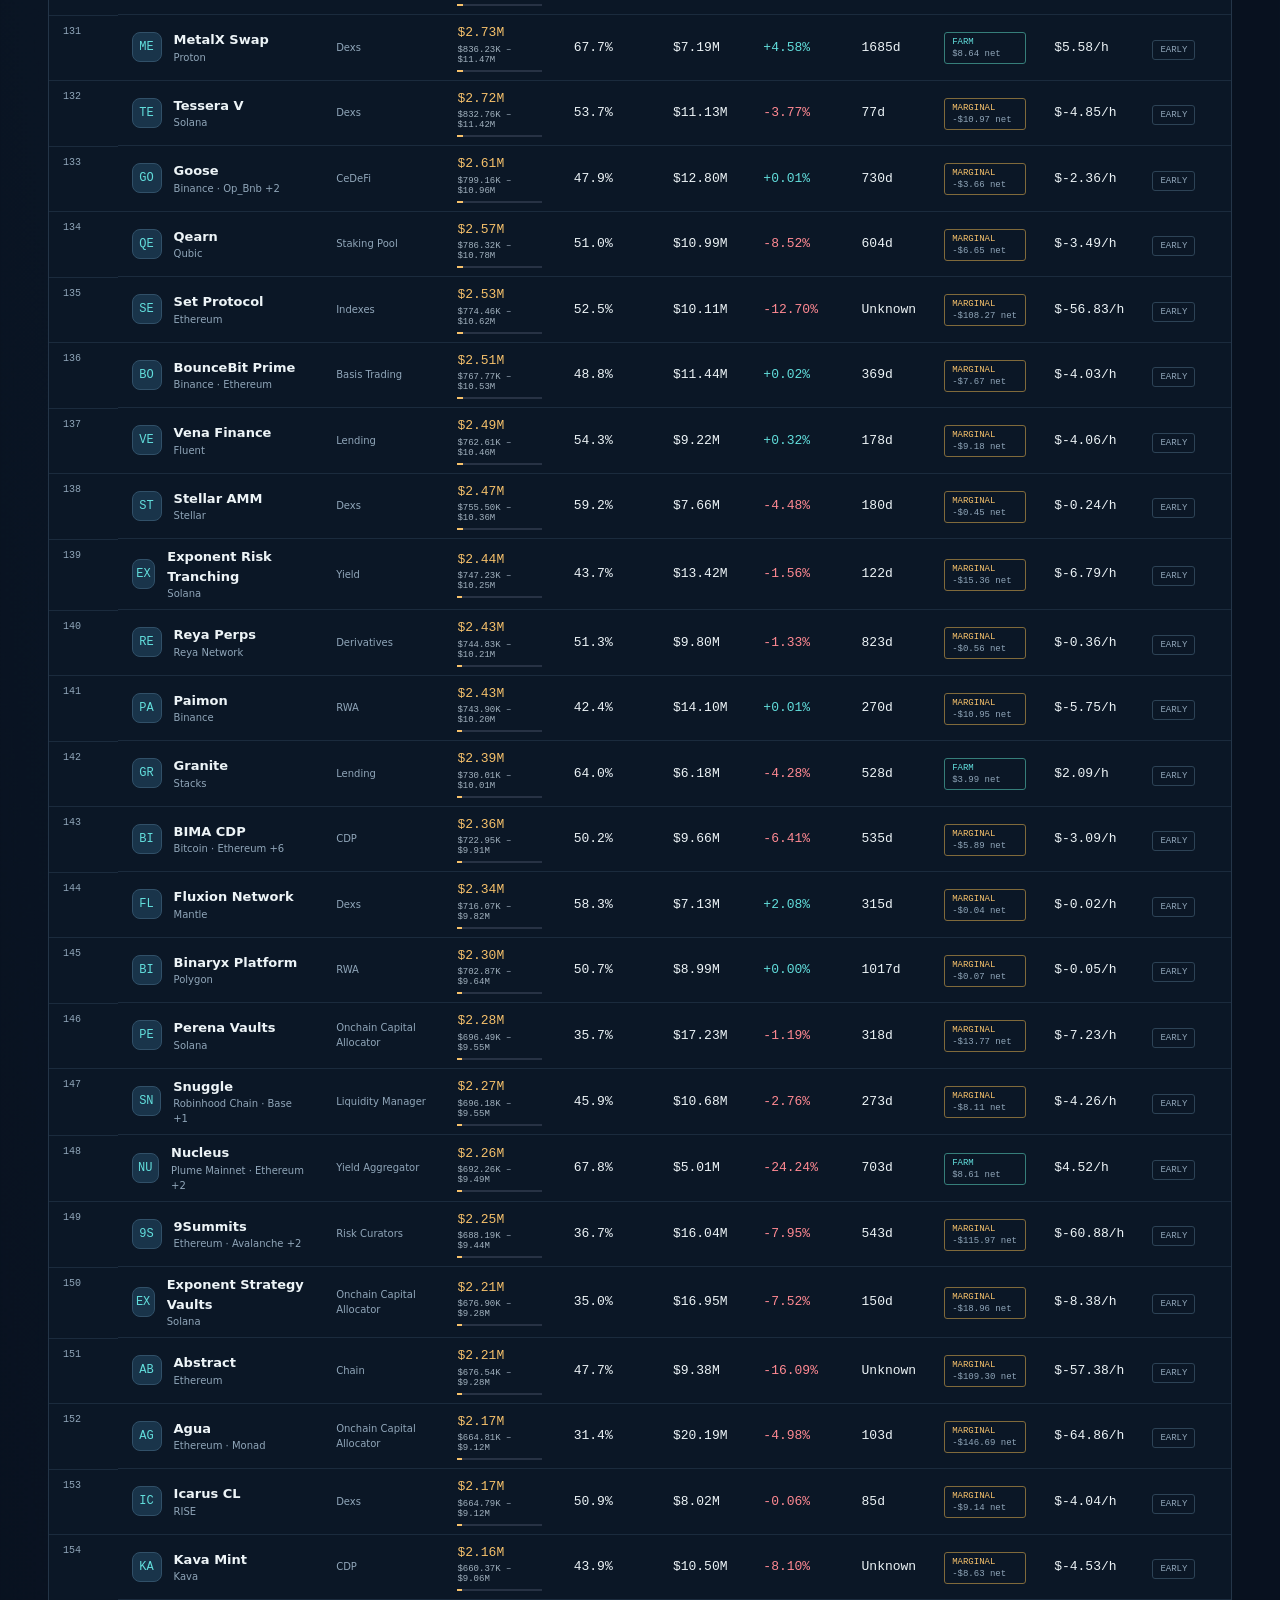
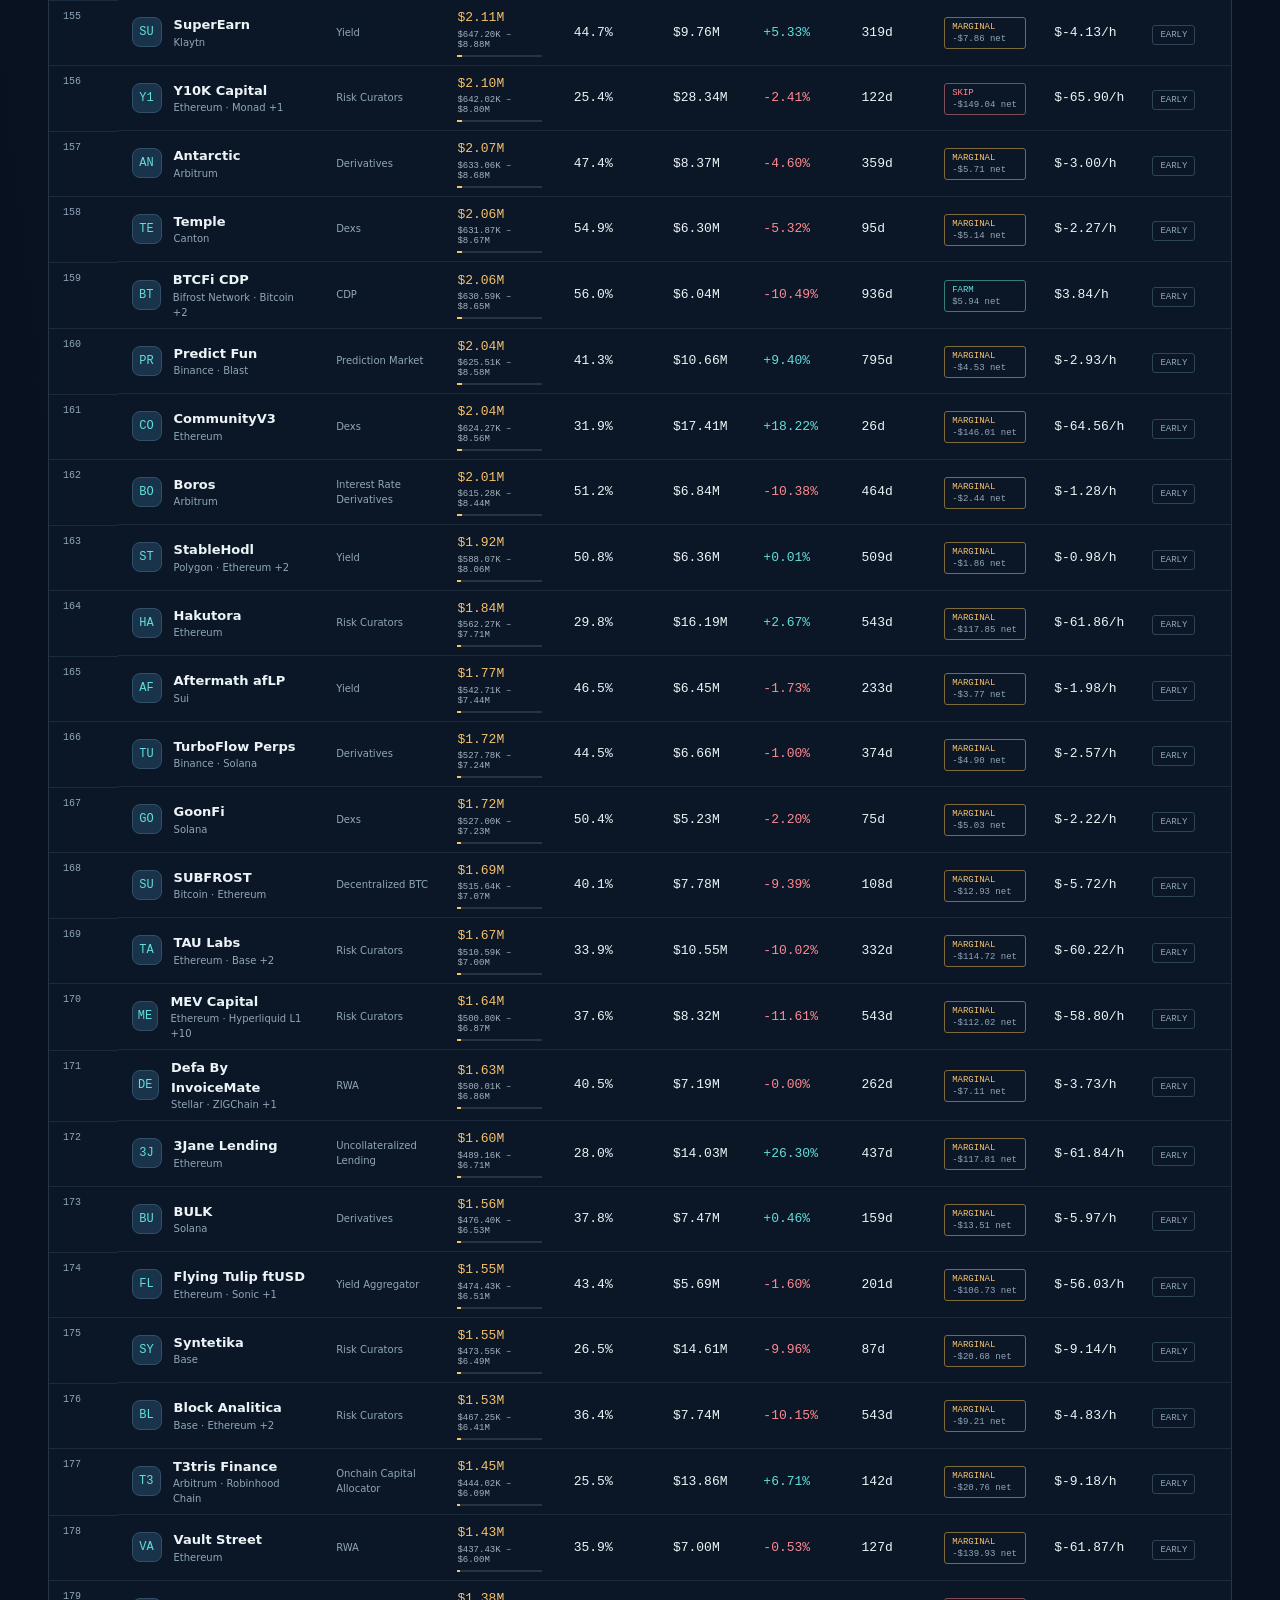
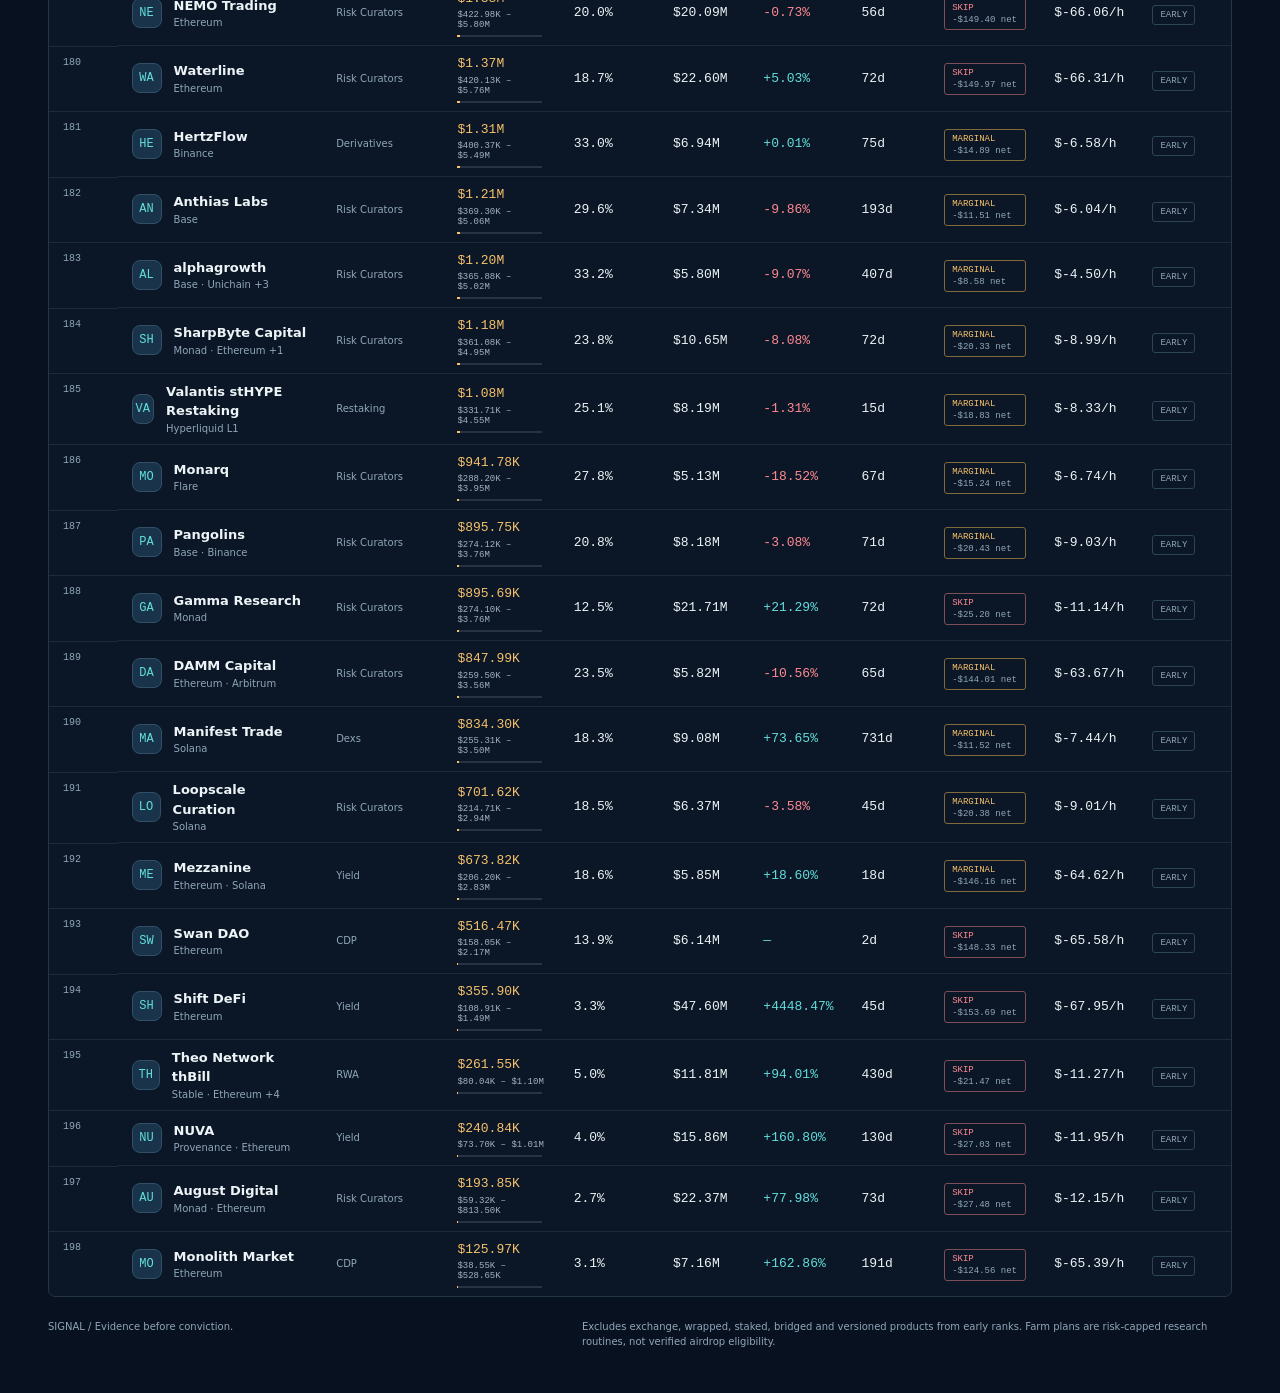
==== commit a7c3fe2c: "radar round 5: fitted size curve + token odds scenario + honest bands + best-farms strip - Value mod" ====
--- a/out/dashboard/index.html
+++ b/out/dashboard/index.html
@@ -2,12 +2,14 @@
 <html lang="en"><head><meta charset="utf-8"><meta name="viewport" content="width=device-width,initial-scale=1"><title>Signal — launch radar</title><link rel="stylesheet" href="app.css"></head>
 <body><a class="skip" href="#results">Skip to results</a><main>
 <header><div class="brand"><span class="radar-mark">◉</span> SIGNAL<span class="edition">/ LAUNCH INTELLIGENCE</span></div><span id="stamp"></span></header>
-<section class="hero"><div><div class="eyebrow">MAKE.FUN / TOKEN RADAR 01</div><h1>Find the signal.<br><em>Before the token.</em></h1><p>A complete watchlist. A wider early radar. One transparent model.<br>Protocols recording no token, ordered by implied launch value.</p></div><div class="scope"><div class="sweep"></div><span class="scope-label">SEALED SNAPSHOT<br>14 NOV 2026</span></div><div id="metrics"></div></section>
-<section class="model"><span class="eyebrow">RADAR-3 VALUE MODEL / ROUND 4 NET VERDICTS</span><div><b>impliedValue(TVL, 7d growth, listing age)</b><p>V = round(B × G × M) · snapshot-only scenario</p><p><span id="b-scale">B = $16.0M × log₂(1 + TVL / $50M)</span> · g = clamp(7d, −60, 100)<br>G = exp(g/100) if negative; otherwise 1 + 0.35 × ln(1 + g/100)<br>M = 0.65 + 0.55 × (1 − exp(−age/540))</p></div><p>Scale has diminishing returns. Outflows hurt more than inflows help. Maturity saturates at 1.20×.<br><span>Null growth → 0%; unknown age → 180 days. Listing age is a proxy, not proof of tokenless history. Model value is a scenario, not a price or launch prediction.</span></p><div id="calibration" class="calib"></div></section>
+<section class="hero"><div><div class="eyebrow">MAKE.FUN / TOKEN RADAR 01</div><h1>Find the signal.<br><em>Before the token.</em></h1><p>A complete watchlist. A wider early radar. One transparent model.<br>Protocols recording no token, ordered by scenario value — value-if-launch × token odds.</p></div><div class="scope"><div class="sweep"></div><span class="scope-label">SEALED SNAPSHOT<br>14 NOV 2026</span></div><div id="metrics"></div></section>
+<section id="integrity" class="integrity" aria-label="Integrity checks recomputed in your browser"></section>
+<section class="model"><span class="eyebrow">RADAR-5 VALUE MODEL / ROUND 5 FITTED SIZE CURVE</span><div><b>log(value) = 6.964567 + 0.522266 × log(TVL)</b><p>Fitted on 128 tokened protocols; held-out median log miss LOO 1.2234 / walk-forward 1.0571.</p><p><span id="b-scale">Size only — growth, family, age tested and not kept.</span><br>Family (ridge), 7d growth and age did not reduce the miss in BOTH tests.</p></div><p>Value is a power law in TVL alone (exponent 0.52 — diminishing returns), then multiplied by the token-launch odds (logistic, all 4 terms kept).<br><span>The shown value is a scenario — value-if-launch × odds — not a price or launch prediction. Full term × test tables below; method and limits in METHOD.md.</span></p><div id="calibration" class="calib"></div><div id="fit-table" class="fit-table"></div><div id="odds-table" class="fit-table"></div></section>
 <nav><button id="pre" class="active">01 / Pre-token radar</button><button id="live">02 / Already trading</button><span>No network. No live price feed.</span></nav>
-<section class="controls"><label>FIND A PROTOCOL<input id="search" type="search" placeholder="Search name or slug…"></label><label>CATEGORY<select id="category"><option value="">All categories</option></select></label><label>MINIMUM TVL<select id="minimum"><option value="0">All sizes</option><option value="10000000">$10M+</option><option value="50000000">$50M+</option><option value="100000000">$100M+</option></select></label><label>DEPOSIT<select id="deposit"><option value="1000">$1,000</option><option value="10000">$10,000</option></select></label><label>DROP SHARE<select id="drop-share"><option value="0.035">3.5%</option><option value="0.07" selected>7%</option><option value="0.14">14%</option></select></label><label class="check"><input id="watch" type="checkbox"> Watchlist only</label><button id="reset">Reset filters ↺</button></section>
+<section class="controls"><label>FIND A PROTOCOL<input id="search" type="search" placeholder="Search name or slug…"></label><label>CATEGORY<select id="category"><option value="">All categories</option></select></label><label>MINIMUM TVL<select id="minimum"><option value="0">All sizes</option><option value="10000000">$10M+</option><option value="50000000">$50M+</option><option value="100000000">$100M+</option></select></label><label>DEPOSIT<select id="deposit"><option value="1000">$1,000</option><option value="10000">$10,000</option></select></label><label>DROP SHARE<select id="drop-share"><option value="0.035">3.5%</option><option value="0.07" selected>7%</option><option value="0.14">14%</option></select></label><label class="check"><input id="watch" type="checkbox"> Watchlist only</label><label class="check"><input id="nph5" type="checkbox"> Net/jam ≥ $5</label><button id="reset">Reset filters ↺</button></section>
 <div id="verdict-summary" class="verdict-summary"></div><section id="audit" class="audit" aria-label="Snapshot coverage audit"></section>
 <div class="result-line"><h2 id="view-title">Pre-token / implied launch value</h2><span id="count" aria-live="polite"></span></div>
+<section id="best-farms" class="best-farms" aria-label="Best farms by net per hour"></section>
 <section id="results"><table><thead id="columns"></thead><tbody id="rows"></tbody></table><p id="empty" hidden>No matches. Reset filters to scan the full universe.</p></section>
 <footer><span>SIGNAL / Evidence before conviction.</span><span>Excludes exchange, wrapped, staked, bridged and versioned products from early ranks. Farm plans are risk-capped research routines, not verified airdrop eligibility.</span></footer>
 </main><dialog id="detail" aria-labelledby="detail-title"></dialog><script src="../data.js"></script><script src="app.js"></script></body></html>
--- a/out/dashboard/app.css
+++ b/out/dashboard/app.css
@@ -4,4 +4,40 @@
 .verdict-summary{display:flex;align-items:center;gap:18px;flex-wrap:wrap;padding:10px 12px;background:#101d2a;border-block:1px solid var(--line);font-size:11px}.verdict-summary>.eyebrow{margin-right:4px}.verdict-summary>span:not(.eyebrow){display:flex;gap:7px;align-items:center}.verdict-summary i{font-style:normal;font:9px ui-monospace,monospace}.farm{color:var(--cyan)}.marginal{color:var(--amber)}.skip{color:var(--red)}.verdict-summary small{width:100%;color:var(--muted);font-size:10px}.audit{display:flex;gap:0;overflow:auto;border-bottom:1px solid var(--line);padding:9px 0;color:var(--muted)}.audit div{min-width:80px;padding:0 12px;border-left:1px solid var(--line)}.audit div:first-child{min-width:190px;padding-left:0;border-left:0}.audit b,.audit span{display:block}.audit b{font:12px ui-monospace,monospace;color:var(--text)}.audit span{font-size:9px;text-transform:uppercase}.band{display:block;color:#a2b2bf;font:9px ui-monospace,monospace;margin-top:2px}.badge.verdict{display:inline-flex;min-width:82px;flex-direction:column;align-items:flex-start;gap:2px}.badge.verdict small{font:9px ui-monospace,monospace;color:var(--muted)}.badge.verdict.farm{border-color:#367e7a}.badge.verdict.marginal{border-color:#806a3b}.badge.verdict.skip{border-color:#7d4d58}.band-detail{font:11px ui-monospace,monospace;color:var(--muted)}.verdict-detail{margin-top:12px;padding:12px;border-left:2px solid var(--cyan);background:#101f2e}.verdict-detail>b{font:15px ui-monospace,monospace}.verdict-detail>span{display:block;color:var(--muted);font-size:10px}.verdict-detail dl{display:grid;grid-template-columns:1fr auto;gap:3px 12px;margin:10px 0;font:11px ui-monospace,monospace}.verdict-detail dt{color:var(--muted)}.verdict-detail dd{margin:0}.verdict-detail small{font-size:9px;color:var(--muted)}
 @media(max-width:800px){.audit div{min-width:70px;padding:0 8px}.verdict-summary{gap:10px}}
 
+/* Round 5: integrity strip (recomputed in browser) + set-aside group. */
+.integrity{display:flex;gap:0;flex-wrap:wrap;border:1px solid var(--line);border-left:3px solid var(--cyan);background:#0c1a29;padding:10px 0;margin-top:16px}
+.integrity div{min-width:130px;padding:4px 14px;border-left:1px solid var(--line)}
+.integrity div.integrity-head{min-width:210px;padding-left:14px;border-left:0}
+.integrity b{display:block;font:12px ui-monospace,monospace;color:var(--text)}
+.integrity b.pass{color:var(--cyan)}
+.integrity b.fail{color:var(--red)}
+.integrity span{display:block;font-size:9px;text-transform:uppercase;color:var(--muted)}
+.integrity .integrity-head b{color:var(--cyan);letter-spacing:1px}
+.audit .set-aside{min-width:360px;border-left:2px solid var(--amber)}
+.audit .set-aside b{color:var(--amber)}
+/* Round 5 item 8: best-farms strip (computed from board, not hardcoded). */
+.best-farms{display:flex;gap:0;flex-wrap:wrap;border:1px solid var(--line);border-left:3px solid var(--cyan);background:#0c1a29;padding:10px 0;margin-top:16px}
+.best-farms .bf-head{min-width:170px;padding:4px 14px}
+.best-farms .bf-head b{display:block;font:11px ui-monospace,monospace;letter-spacing:1px;color:var(--cyan)}
+.best-farms .bf-head span{display:block;font-size:9px;text-transform:uppercase;color:var(--muted)}
+.best-farms .bf{flex:1 1 0;min-width:0;padding:4px 14px;border-left:1px solid var(--line)}
+.best-farms .bf b{display:block;font-size:12px;white-space:nowrap;overflow:hidden;text-overflow:ellipsis}
+.best-farms .bf .nph{display:block;font:14px ui-monospace,monospace;color:var(--cyan)}
+.best-farms .bf .meta{display:block;font:10px/1.6 ui-monospace,monospace;color:var(--muted)}
+/* Round 5 item 2: term x two-tests fit table. */
+.fit-table{grid-column:1/-1;border-top:1px solid var(--line);padding-top:10px;margin-top:4px}
+.fit-table table{width:100%;border-collapse:collapse;margin-top:6px}
+.fit-table th,.fit-table td{text-align:left;font-size:11px;padding:6px 10px;border-top:1px solid #1b2b3d}
+.fit-table th{font-size:10px;color:var(--muted);background:#132235}
+.fit-table td.num{font-family:ui-monospace,monospace}
+.fit-table td.pass{color:var(--cyan);font-family:ui-monospace,monospace}
+.fit-table td.muted{color:var(--muted);font-family:ui-monospace,monospace}
+.fit-table p{margin-top:6px;font-size:10px}
+.coverage{border-top:1px solid var(--line);padding-top:10px;margin-top:10px}
+.coverage .chips{display:flex;flex-wrap:wrap;gap:6px 24px;margin-top:6px}
+.coverage .chips b{font:14px ui-monospace,monospace;color:var(--text);display:block}
+.coverage .chips span{font-size:10px;color:var(--muted);display:block}
+
 .hero{padding:18px 0;gap:28px}h1{font-size:36px;margin:8px 0 10px}.scope{width:140px;height:140px}.scope-label{left:24px;bottom:20px}.metric b{font-size:27px}td{padding:8px 14px}.controls{padding:14px 0}.model{padding:12px 16px}.steps{gap:7px}.steps li{font-size:11px;line-height:1.45;padding-bottom:7px}
+.plan-header{font:11px ui-monospace,monospace;color:var(--muted);border:1px solid var(--line);border-radius:8px;padding:8px 10px;margin:0 0 10px;background:var(--surface-muted)}
+.verdict-summary .honest{display:block;color:var(--accent);font-weight:600;margin-top:4px}
